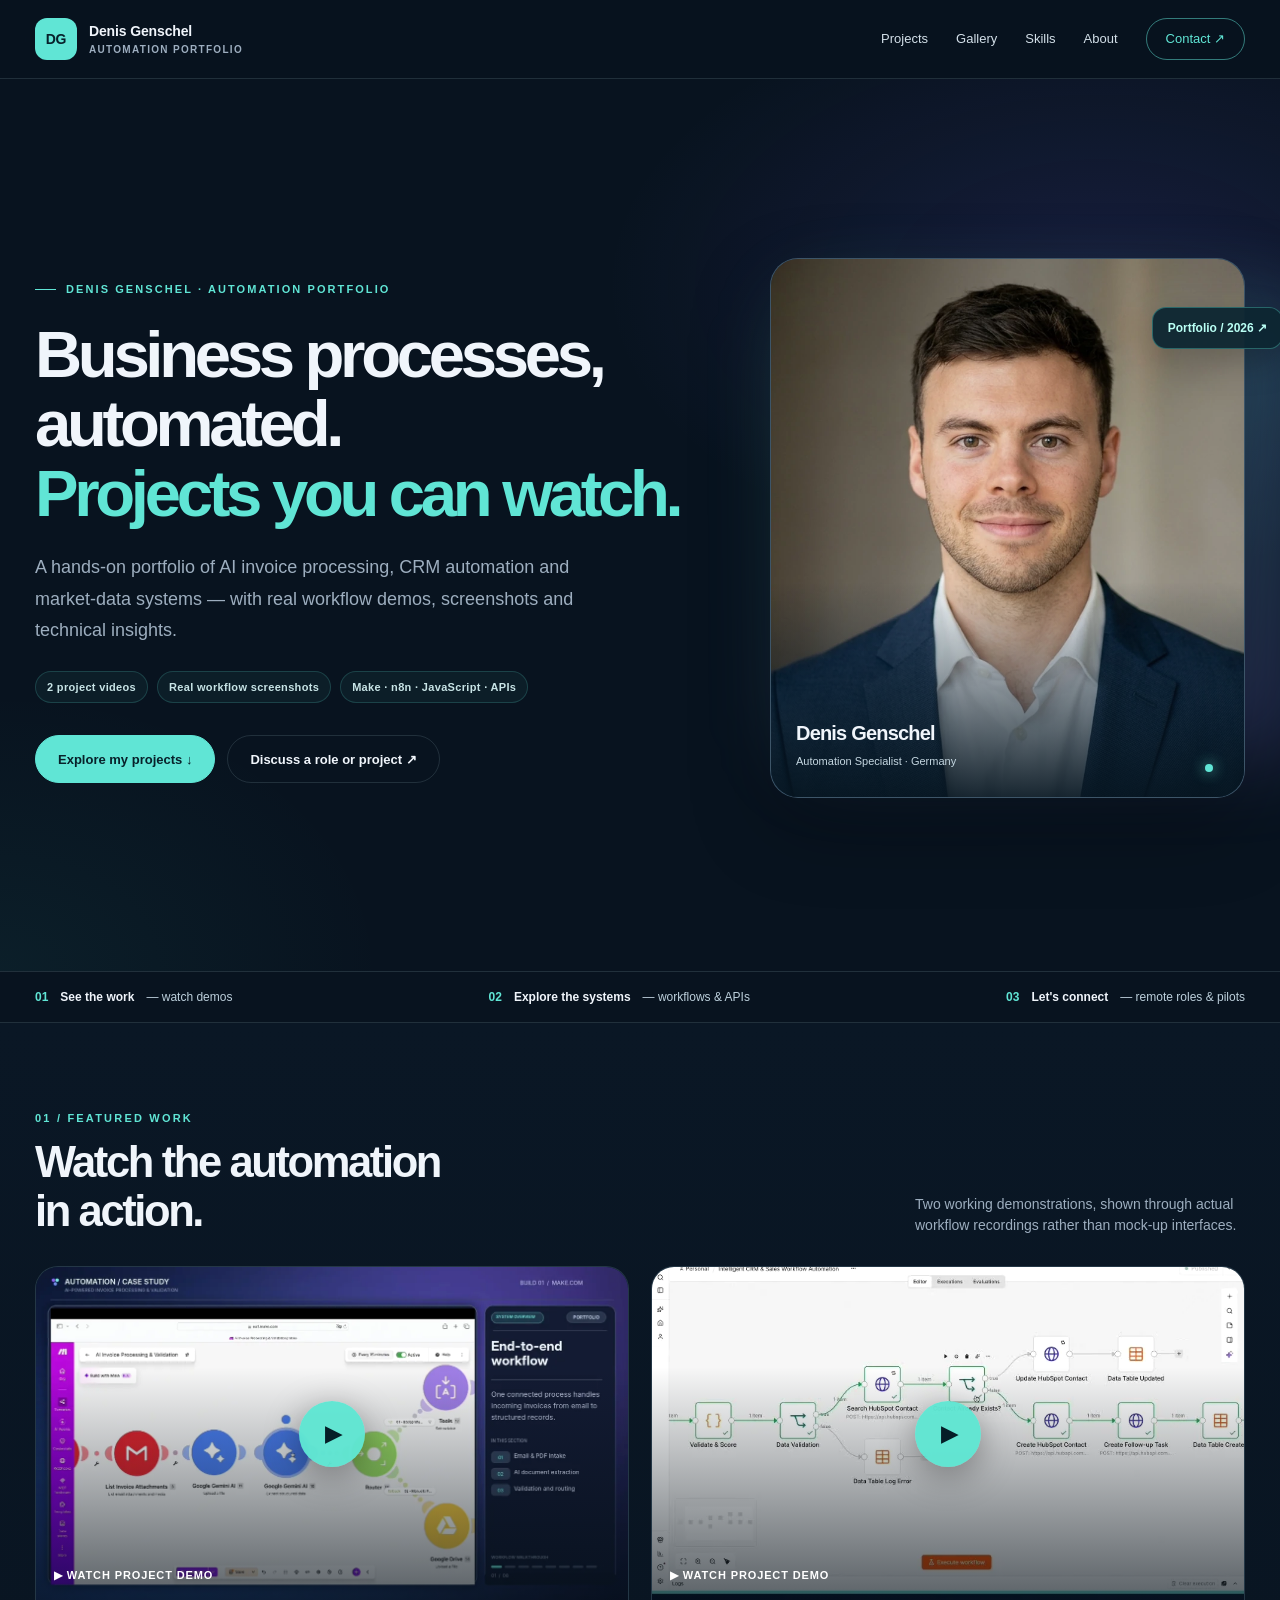
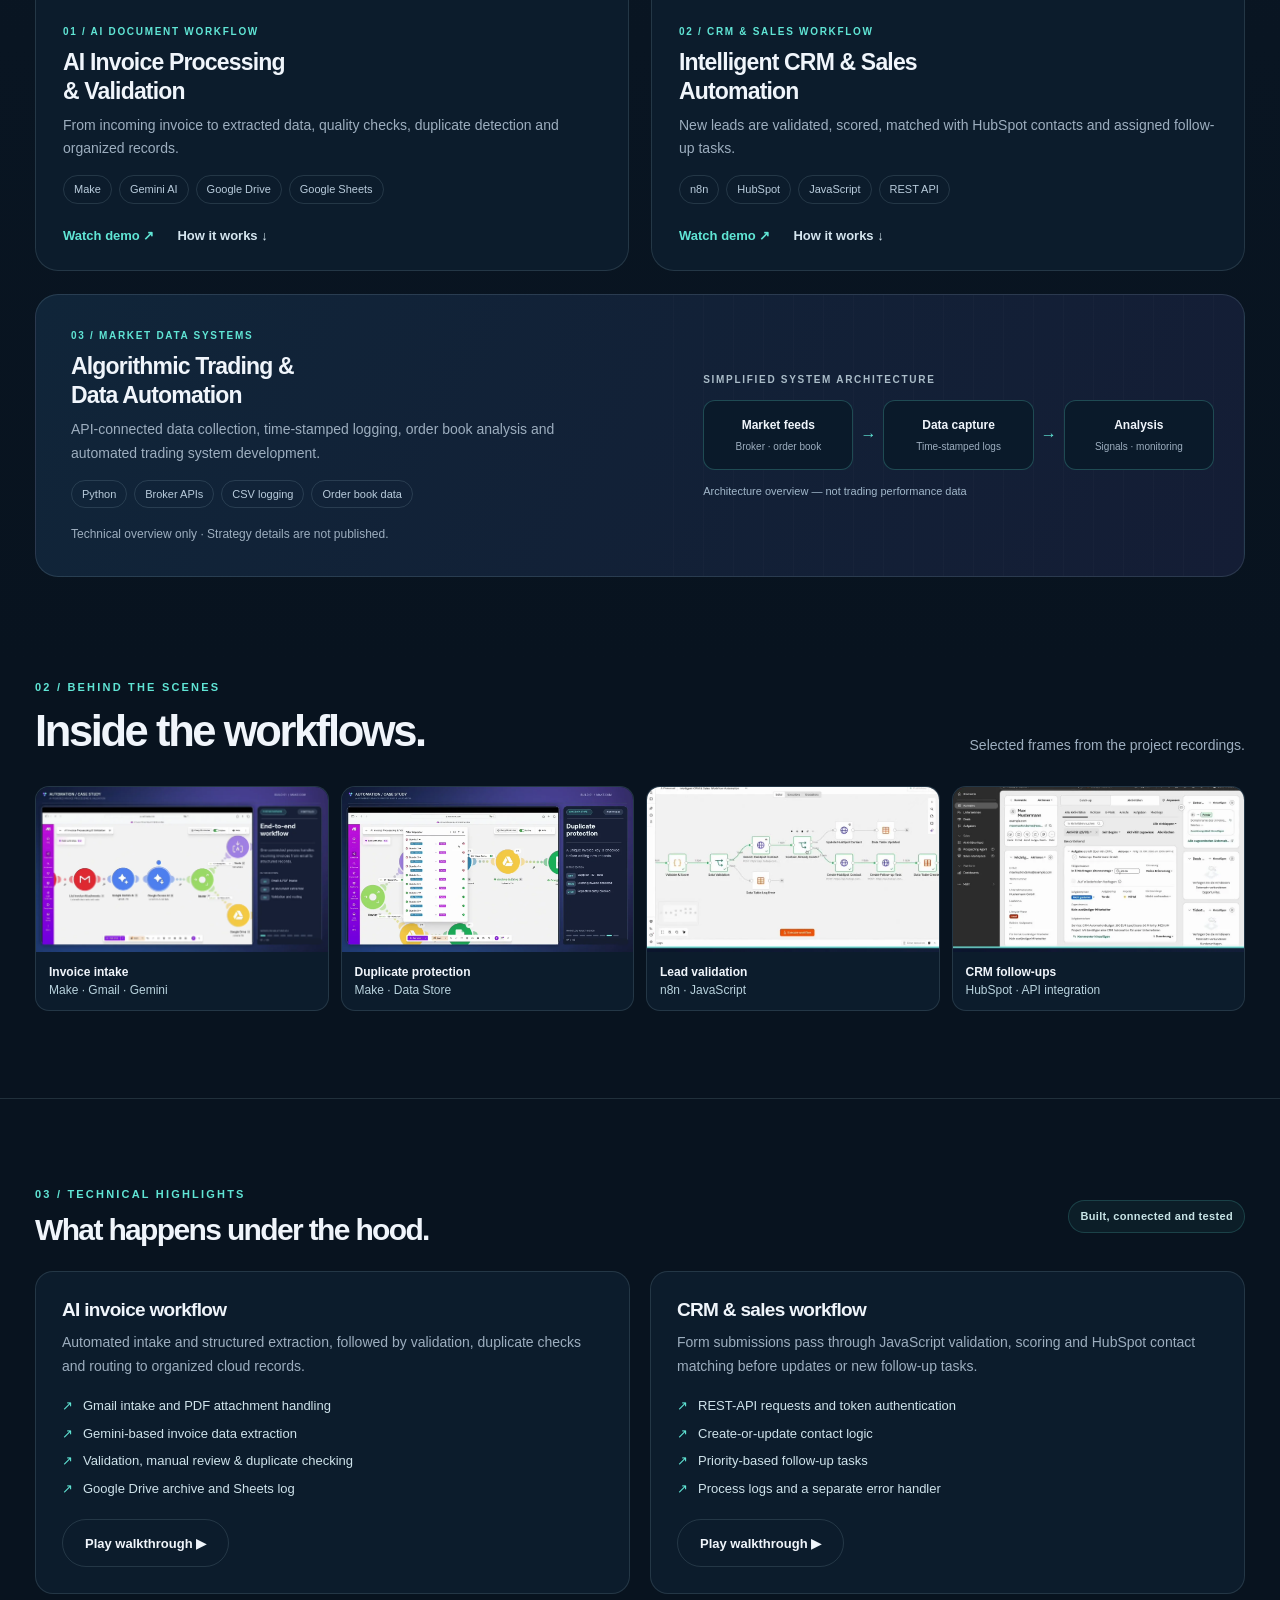
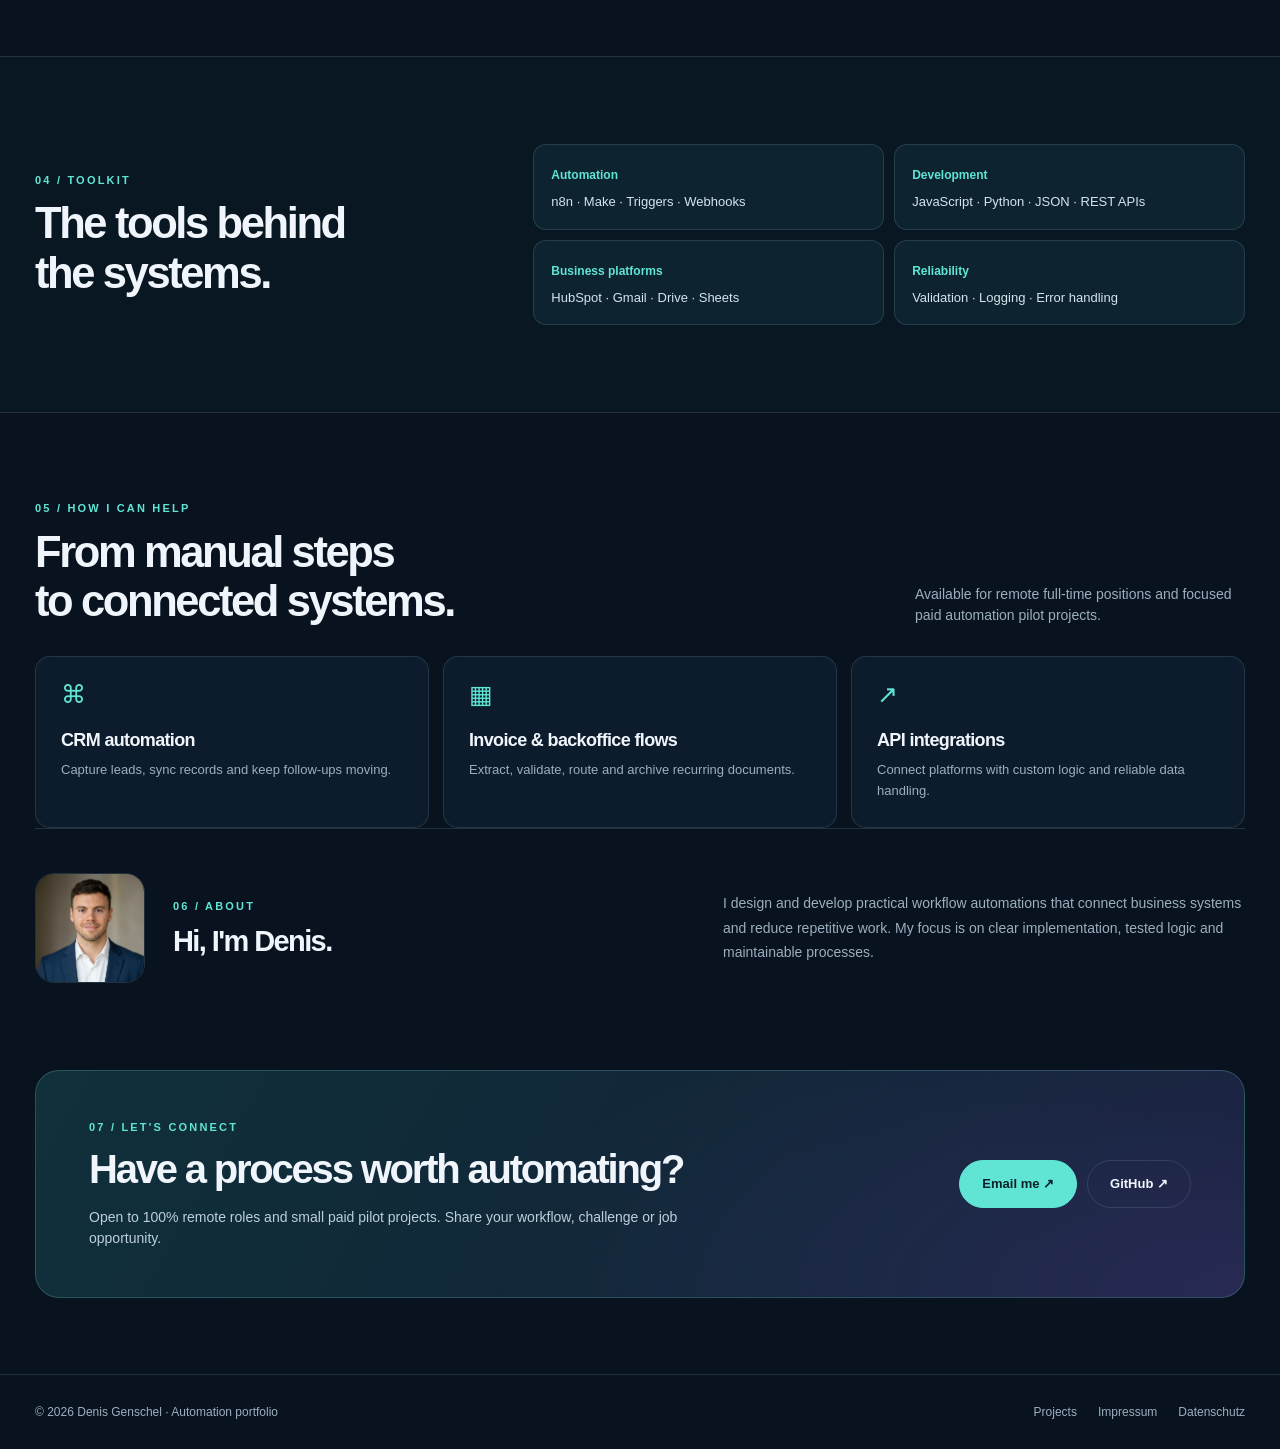
==== index.html @ 2d15f771 "Add files via upload" ====
<!doctype html>
<html lang="en">
<head>
  <meta charset="utf-8">
  <meta name="viewport" content="width=device-width, initial-scale=1">
  <meta name="theme-color" content="#08121e">
  <meta name="description" content="Denis Genschel's automation portfolio: AI invoice processing, n8n & HubSpot CRM workflows, JavaScript, API integrations, and market data automation. Project demos and technical snapshots.">
  <meta property="og:type" content="website">
  <meta property="og:title" content="Denis Genschel — Automation Portfolio">
  <meta property="og:description" content="Real automation projects, demo videos and workflow walkthroughs. Make, n8n, HubSpot, JavaScript & APIs.">
  <meta property="og:image" content="https://genscheldenis-ops.github.io/assets/invoice-cover.webp">
  <link rel="canonical" href="https://genscheldenis-ops.github.io/">
  <title>Denis Genschel — Automation Portfolio</title>
  <style>
    :root { --bg:#08131f; --surface:#0c1c2c; --surface-2:#102338; --surface-3:#122c3a; --text:#f0f5fb; --muted:#9daebf; --accent:#60e5d5; --accent2:#9d8cff; --line:rgba(199,234,247,.13); --shadow:0 28px 80px rgba(0,0,0,.25); --max:1210px; }
    *,*::before,*::after{box-sizing:border-box} html{scroll-behavior:smooth;scroll-padding-top:90px} body{margin:0;background:var(--bg);color:var(--text);font-family:Inter,-apple-system,BlinkMacSystemFont,"Segoe UI",sans-serif;-webkit-font-smoothing:antialiased;line-height:1.5} a{color:inherit;text-decoration:none} button{font:inherit;cursor:pointer} img{max-width:100%;display:block} ::selection{background:var(--accent);color:#071824} :focus-visible{outline:3px solid var(--accent);outline-offset:4px;border-radius:5px} .container{width:min(var(--max),calc(100% - 48px));margin-inline:auto} .skip{position:absolute;left:-9999px;top:10px;padding:12px;background:white;color:black;z-index:100} .skip:focus{left:10px}
    .site-header{position:sticky;top:0;z-index:20;background:rgba(8,19,31,.94);border-bottom:1px solid var(--line);backdrop-filter:blur(22px)} .header-inner{display:flex;align-items:center;justify-content:space-between;min-height:78px;gap:20px} .brand{display:flex;align-items:center;gap:12px;font-weight:750;font-size:14px;letter-spacing:-.01em} .brand-logo{display:grid;place-items:center;background:var(--accent);color:#07202a;width:42px;height:42px;border-radius:12px;font-weight:850} .brand small{display:block;font-size:10px;color:var(--muted);letter-spacing:.13em;text-transform:uppercase;font-weight:650} nav{display:flex;align-items:center;gap:28px} nav a{font-size:13px;color:#d3e0e9} nav a:hover,.footer a:hover{color:var(--accent)} nav .nav-contact{border:1px solid rgba(96,229,213,.5);padding:10px 19px;color:var(--accent);border-radius:999px} .menu-toggle{display:none;background:transparent;border:1px solid var(--line);color:var(--text);padding:9px 12px;border-radius:9px}
    .hero{position:relative;overflow:hidden;background:radial-gradient(750px 440px at 86% 23%,rgba(117,96,243,.14),transparent 66%),radial-gradient(550px 400px at 0% 100%,rgba(64,219,204,.06),transparent 70%)} .hero-grid{display:grid;grid-template-columns:1.16fr .84fr;gap:65px;align-items:center;padding-block:92px 86px} .eyebrow{display:inline-flex;align-items:center;gap:10px;color:var(--accent);font-size:11px;font-weight:800;letter-spacing:.19em;text-transform:uppercase} .eyebrow:before{content:"";display:block;width:21px;height:1px;background:var(--accent)} .hero h1{font-size:clamp(48px,5.1vw,79px);line-height:1.065;font-weight:820;letter-spacing:-.066em;margin:22px 0 24px;max-width:760px} .hero h1 em{font-style:normal;color:var(--accent)} .hero p{max-width:555px;font-size:18px;color:var(--muted);line-height:1.75;margin:0} .hero-keywords{display:flex;flex-wrap:wrap;gap:9px;margin-top:24px} .keyword{font-size:11px;font-weight:650;color:#c8e4e6;letter-spacing:.03em;border:1px solid rgba(96,229,213,.18);background:rgba(96,229,213,.05);padding:7px 11px;border-radius:999px} .actions{display:flex;gap:12px;flex-wrap:wrap;margin-top:32px} .btn{display:inline-flex;justify-content:center;align-items:center;gap:9px;border-radius:999px;min-height:48px;padding:12px 22px;font-weight:750;font-size:13px;border:1px solid var(--line);background:transparent;color:var(--text);transition:transform .2s,background .2s} .btn:hover{transform:translateY(-2px)} .btn.primary{background:var(--accent);border-color:var(--accent);color:#08212a} .btn.secondary:hover{background:rgba(255,255,255,.06)} .hero-portrait-wrap{position:relative;isolation:isolate;max-width:475px;margin-left:auto;width:100%} .hero-portrait-wrap:before{content:"";position:absolute;inset:8% -13% 7% 5%;border-radius:40px;background:linear-gradient(155deg,rgba(91,232,212,.32),rgba(141,113,248,.20));filter:blur(40px);z-index:-1} .hero-portrait{position:relative;overflow:hidden;border:1px solid rgba(195,232,246,.18);border-radius:28px;background:#203548;box-shadow:var(--shadow);aspect-ratio:4/4.55} .hero-portrait img{height:100%;width:100%;object-fit:cover;object-position:50% 45%;filter:saturate(.9)} .hero-portrait:after{content:"";position:absolute;inset:60% 0 0;background:linear-gradient(transparent,rgba(6,21,32,.92))} .portrait-label{position:absolute;left:25px;right:25px;bottom:25px;z-index:1;display:flex;justify-content:space-between;align-items:flex-end;gap:10px} .portrait-label strong{display:block;font-size:20px;letter-spacing:-.04em} .portrait-label small{font-size:11px;color:#c5d7e1} .portrait-label .dot{display:inline-block;width:8px;height:8px;background:var(--accent);border-radius:50%;margin-right:6px;box-shadow:0 0 14px var(--accent)} .floating-note{position:absolute;top:9%;right:-8%;z-index:2;padding:11px 15px;border-radius:14px;background:rgba(13,38,50,.95);border:1px solid rgba(96,229,213,.33);box-shadow:0 12px 35px rgba(0,0,0,.22);font-size:12px;font-weight:750;color:#b9fff4} .hero-under{border-top:1px solid var(--line);border-bottom:1px solid var(--line)} .hero-under .container{display:flex;justify-content:space-between;align-items:center;gap:18px;flex-wrap:wrap;padding-block:16px} .micro{display:flex;align-items:center;gap:12px;color:#bdd0dc;font-size:12px} .micro i{font-style:normal;color:var(--accent);font-weight:800} .micro strong{color:var(--text)}
    section{padding-block:87px} .section-top{display:flex;align-items:end;justify-content:space-between;gap:24px;margin-bottom:30px} .section-kicker{font-size:11px;letter-spacing:.2em;text-transform:uppercase;color:var(--accent);font-weight:800} h2{font-size:clamp(30px,3.4vw,49px);letter-spacing:-.055em;line-height:1.13;margin:11px 0 0;max-width:700px} .section-top p{max-width:330px;color:var(--muted);font-size:14px;margin:0} .projects{background:linear-gradient(180deg,#0a1725,#08131f)} .projects-grid{display:grid;grid-template-columns:repeat(2,minmax(0,1fr));gap:22px} .project-card{background:var(--surface);border:1px solid var(--line);border-radius:23px;overflow:hidden;transition:transform .25s,border-color .25s;min-width:0} .project-card:hover{transform:translateY(-4px);border-color:rgba(96,229,213,.44)} .project-media{position:relative;display:block;aspect-ratio:16/9;overflow:hidden;background:#0e2733;border:0;padding:0;width:100%;color:white;text-align:left} .project-media img{width:100%;height:100%;object-fit:cover;transition:transform .4s;filter:contrast(1.04)} .project-card:hover .project-media img{transform:scale(1.035)} .project-media:after{content:"";position:absolute;inset:30% 0 0;background:linear-gradient(transparent,rgba(3,13,21,.65));pointer-events:none} .play{position:absolute;left:50%;top:50%;transform:translate(-50%,-50%);display:grid;place-items:center;width:66px;height:66px;border-radius:50%;background:rgba(95,231,211,.96);color:#051e27;font-size:23px;z-index:1;box-shadow:0 8px 35px rgba(0,0,0,.35)} .play:before{content:"▶";margin-left:3px} .video-badge{position:absolute;bottom:17px;left:18px;z-index:1;font-size:11px;font-weight:750;letter-spacing:.08em;text-transform:uppercase;color:white} .project-text{padding:24px 27px 25px} .project-num{font-size:10px;color:var(--accent);letter-spacing:.17em;text-transform:uppercase;font-weight:850} h3{font-size:23px;letter-spacing:-.036em;line-height:1.24;margin:9px 0 9px} .project-text p{font-size:14px;color:var(--muted);line-height:1.65;margin:0 0 15px} .tags{display:flex;flex-wrap:wrap;gap:7px} .tags span{font-size:11px;color:#b9ccdc;border:1px solid var(--line);border-radius:999px;padding:5px 10px} .project-links{display:flex;gap:23px;align-items:center;margin-top:22px;font-size:13px;font-weight:750} .project-links button{border:0;background:transparent;color:var(--accent);padding:0;font-weight:750} .project-links a{color:#d5e5ef} .project-links a:hover{color:var(--accent)} .project-foot{font-size:12px;color:var(--muted);margin-top:17px}
    .trading-card{position:relative;display:grid;grid-template-columns:1fr .94fr;gap:30px;margin-top:23px;border:1px solid var(--line);border-radius:23px;overflow:hidden;background:linear-gradient(120deg,#102539,#141d35)} .trading-card .project-text{padding:33px 35px} .trading-diagram{display:flex;flex-direction:column;justify-content:center;gap:13px;padding:30px;background:repeating-linear-gradient(90deg,rgba(255,255,255,.015) 0 1px,transparent 1px 30px)} .diagram-title{font-size:10px;letter-spacing:.17em;color:#abbdc9;text-transform:uppercase;font-weight:850} .diagram-flow{display:grid;grid-template-columns:1fr auto 1fr auto 1fr;align-items:center;gap:7px} .diagram-node{border-radius:12px;padding:15px 8px;background:#0a1a2a;border:1px solid rgba(96,229,213,.24);text-align:center;font-size:12px;font-weight:750} .diagram-node small{display:block;font-size:10px;color:var(--muted);font-weight:450;margin-top:5px} .diagram-arrow{color:var(--accent)} .diagram-footer{font-size:11px;color:#a1b7ca}
    .gallery-section{padding-top:15px} .gallery-grid{display:grid;grid-template-columns:repeat(4,minmax(0,1fr));gap:12px} .gallery-item{position:relative;border-radius:14px;border:1px solid var(--line);overflow:hidden;background:var(--surface);margin:0} .gallery-item img{height:165px;width:100%;object-fit:cover} .gallery-item figcaption{padding:11px 13px;font-size:12px;color:#b8d2dd} .gallery-item figcaption strong{color:var(--text);display:block;font-size:12px} .cases{border-top:1px solid var(--line);padding-bottom:62px} .case-heading{display:flex;align-items:center;justify-content:space-between;gap:20px;flex-wrap:wrap;margin-bottom:24px} .case-heading h2{font-size:30px} .case-grid{display:grid;grid-template-columns:1fr 1fr;gap:20px} .case{background:var(--surface);border:1px solid var(--line);border-radius:18px;padding:26px} .case h3{font-size:19px;margin-top:0} .case p{color:var(--muted);font-size:14px;margin:0 0 18px;line-height:1.7} .case ul{display:grid;gap:8px;padding:0;margin:0;list-style:none;color:#cfe3eb;font-size:13px} .case li:before{content:"↗";color:var(--accent);padding-right:10px} .case .case-btn{margin-top:21px}
    .skills{background:#091723;border-top:1px solid var(--line);border-bottom:1px solid var(--line)} .skills-content{display:grid;grid-template-columns:.63fr 1fr;gap:50px;align-items:center} .skills-grid{display:grid;grid-template-columns:1fr 1fr;gap:10px} .skill-box{background:#0e2330;border:1px solid var(--line);border-radius:13px;padding:17px} .skill-box strong{font-size:12px;color:var(--accent)} .skill-box p{margin:6px 0 0;font-size:13px;color:#d4e4ed} .services-row{display:grid;grid-template-columns:repeat(3,minmax(0,1fr));gap:14px} .service{background:var(--surface);border:1px solid var(--line);border-radius:15px;padding:25px} .service-icon{font-size:25px;color:var(--accent);line-height:1} .service h3{font-size:18px;margin-top:22px} .service p{font-size:13px;color:var(--muted);margin:0;line-height:1.6} .about-row{display:grid;grid-template-columns:110px 1fr 1fr;gap:28px;align-items:center;border-top:1px solid var(--line);padding-top:44px} .about-photo{width:110px;height:110px;object-fit:cover;border-radius:19px;border:1px solid var(--line)} .about-row h2{font-size:29px} .about-row p{color:var(--muted);font-size:14px;line-height:1.75;margin:0}
    .contact-section{padding-top:0;padding-bottom:76px}.contact-card{background:radial-gradient(750px 350px at 100% 100%,rgba(133,92,222,.19),transparent),linear-gradient(120deg,#10303b,#121e34);border:1px solid rgba(119,221,215,.22);border-radius:24px;display:flex;align-items:center;justify-content:space-between;gap:25px;padding:48px 53px}.contact-card h2{margin-top:11px;font-size:40px}.contact-card p{font-size:14px;color:#bdcfdc;max-width:620px;margin:15px 0 0} .contact-actions{display:flex;gap:10px;flex-wrap:wrap}.footer{border-top:1px solid var(--line)} .footer-inner{padding-block:28px;display:flex;justify-content:space-between;gap:16px;flex-wrap:wrap;color:var(--muted);font-size:12px}.footer-links{display:flex;gap:21px;flex-wrap:wrap} .footer-links a:hover{color:var(--accent)}
    dialog.video-dialog{background:#08131f;color:var(--text);border:1px solid rgba(96,229,213,.35);padding:0;width:min(1100px,96vw);max-width:unset;border-radius:18px;box-shadow:0 40px 120px #0009} dialog::backdrop{background:rgba(0,6,12,.82);backdrop-filter:blur(6px)} .dialog-head{display:flex;justify-content:space-between;align-items:center;padding:13px 17px;border-bottom:1px solid var(--line);font-size:13px;font-weight:750}.dialog-close{border:1px solid var(--line);border-radius:50%;background:#152b37;color:white;width:34px;height:34px;font-size:20px}.dialog-body{background:#03080d} .dialog-body video{display:block;width:100%;max-height:75vh;background:#000} .dialog-note{padding:10px 16px;color:var(--muted);font-size:12px}
    @media(max-width:1000px){.hero-grid{gap:35px;grid-template-columns:1fr .84fr}.hero h1{font-size:55px}.floating-note{right:-3%}.gallery-grid{grid-template-columns:1fr 1fr}.gallery-item img{height:200px}} @media(max-width:760px){.container{width:min(100% - 32px,var(--max))}.header-inner{min-height:70px}.menu-toggle{display:block} nav{display:none;position:absolute;top:70px;right:0;left:0;background:#0a1a29;border-bottom:1px solid var(--line);padding:20px 22px;flex-direction:column;align-items:stretch;gap:19px}nav.open{display:flex} .hero-grid{display:flex;flex-direction:column;padding-block:45px 50px;gap:35px;align-items:stretch}.hero h1{font-size:clamp(41px,10.5vw,62px)}.hero p{font-size:16px}.hero-portrait-wrap{max-width:460px;margin:0 auto}.hero-portrait{aspect-ratio:5/4.7}.floating-note{right:0}.hero-under .container{gap:10px}.micro{font-size:11px}section{padding-block:63px}.section-top{display:block}.section-top p{margin-top:17px}.projects-grid,.case-grid,.trading-card,.skills-content{grid-template-columns:1fr}.trading-diagram{padding:26px}.services-row{grid-template-columns:1fr}.about-row{grid-template-columns:85px 1fr;gap:20px}.about-photo{height:85px;width:85px}.about-row p{grid-column:1/-1}.contact-card{padding:30px;display:block}.contact-card h2{font-size:32px}.contact-actions{margin-top:24px}.gallery-item img{height:155px}} @media(max-width:460px){.gallery-grid{grid-template-columns:1fr 1fr;gap:9px}.gallery-item img{height:105px}.gallery-item figcaption{padding:9px;font-size:10px}.gallery-item figcaption strong{font-size:11px}.project-text{padding:20px}.project-text h3{font-size:21px}.diagram-flow{gap:4px}.diagram-node{font-size:10px;padding:13px 5px}.about-row h2{font-size:23px}.contact-card h2{font-size:30px}} @media(prefers-reduced-motion:reduce){html{scroll-behavior:auto}*,*::before,*::after{transition:none!important;animation:none!important}}

    /* Native HTML5 videos load only when a visitor opens a project demo. */
    .dialog-body{min-height:180px;display:block}
    .dialog-body video{display:block;width:100%;height:auto;max-height:75vh;background:#000}
    .video-fallback{margin:0;padding:12px 16px;color:var(--muted);font-size:12px}
    .video-fallback a{color:var(--accent);text-decoration:underline;text-underline-offset:3px}
    .video-error{display:none;padding:10px 16px;color:#ffd0cc;font-size:13px}
    .video-error.visible{display:block}
  </style>
</head>
<body>
  <a class="skip" href="#main">Skip to content</a>
  <header class="site-header">
    <div class="container header-inner">
      <a class="brand" href="#top" aria-label="Denis Genschel portfolio, back to top"><span class="brand-logo">DG</span><span>Denis Genschel<small>Automation portfolio</small></span></a>
      <button class="menu-toggle" type="button" aria-expanded="false" aria-controls="site-nav">Menu ☰</button>
      <nav id="site-nav" aria-label="Main navigation"><a href="#projects">Projects</a><a href="#proof">Gallery</a><a href="#skills">Skills</a><a href="#about">About</a><a class="nav-contact" href="#contact">Contact ↗</a></nav>
    </div>
  </header>
  <main id="main">
    <section id="top" class="hero" aria-labelledby="hero-title">
      <div class="container hero-grid">
        <div>
          <div class="eyebrow">Denis Genschel · Automation portfolio</div>
          <h1 id="hero-title">Business processes, automated.<br><em>Projects you can watch.</em></h1>
          <p>A hands-on portfolio of AI invoice processing, CRM automation and market-data systems — with real workflow demos, screenshots and technical insights.</p>
          <div class="hero-keywords" aria-label="Portfolio contents"><span class="keyword">2 project videos</span><span class="keyword">Real workflow screenshots</span><span class="keyword">Make · n8n · JavaScript · APIs</span></div>
          <div class="actions"><a class="btn primary" href="#projects">Explore my projects ↓</a><a class="btn secondary" href="#contact">Discuss a role or project ↗</a></div>
        </div>
        <div class="hero-portrait-wrap">
          <div class="floating-note">Portfolio / 2026 ↗</div>
          <div class="hero-portrait">
            <img src="assets/portrait.webp" width="900" height="900" alt="Portrait of Denis Genschel" fetchpriority="high">
            <div class="portrait-label"><span><strong>Denis Genschel</strong><small>Automation Specialist · Germany</small></span><span class="dot" aria-hidden="true"></span></div>
          </div>
        </div>
      </div>
    </section>
    <div class="hero-under"><div class="container"><span class="micro"><i>01</i> <strong>See the work</strong> — watch demos</span><span class="micro"><i>02</i> <strong>Explore the systems</strong> — workflows & APIs</span><span class="micro"><i>03</i> <strong>Let's connect</strong> — remote roles & pilots</span></div></div>

    <section class="projects" id="projects" aria-labelledby="project-title">
      <div class="container">
        <div class="section-top"><div><div class="section-kicker">01 / Featured work</div><h2 id="project-title">Watch the automation<br>in action.</h2></div><p>Two working demonstrations, shown through actual workflow recordings rather than mock-up interfaces.</p></div>
        <div class="projects-grid">
          <article class="project-card">
            <button type="button" class="project-media video-open" data-video="assets/invoice-demo.mp4" data-title="AI Invoice Processing & Validation" aria-label="Play invoice processing project video"><img src="assets/invoice-cover.webp" alt="Make invoice automation workflow with Google Gemini and validation branches" width="1200" height="675" loading="lazy"><span class="play" aria-hidden="true"></span><span class="video-badge">▶ Watch project demo</span></button>
            <div class="project-text"><div class="project-num">01 / AI document workflow</div><h3>AI Invoice Processing<br>& Validation</h3><p>From incoming invoice to extracted data, quality checks, duplicate detection and organized records.</p><div class="tags"><span>Make</span><span>Gemini AI</span><span>Google Drive</span><span>Google Sheets</span></div><div class="project-links"><button type="button" class="video-open" data-video="assets/invoice-demo.mp4" data-title="AI Invoice Processing & Validation">Watch demo ↗</button><a href="#case-invoice">How it works ↓</a></div></div>
          </article>
          <article class="project-card">
            <button type="button" class="project-media video-open" data-video="https://pub-75876f06dc7c417a906c024fb928b8fb.r2.dev/crm-demo.mp4" data-title="Intelligent CRM & Sales Automation" aria-label="Play HubSpot CRM automation project video"><img src="assets/crm-cover.webp" alt="n8n workflow showing lead validation, branching and HubSpot integrations" width="1200" height="928" loading="lazy"><span class="play" aria-hidden="true"></span><span class="video-badge">▶ Watch project demo</span></button>
            <div class="project-text"><div class="project-num">02 / CRM & sales workflow</div><h3>Intelligent CRM & Sales<br>Automation</h3><p>New leads are validated, scored, matched with HubSpot contacts and assigned follow-up tasks.</p><div class="tags"><span>n8n</span><span>HubSpot</span><span>JavaScript</span><span>REST API</span></div><div class="project-links"><button type="button" class="video-open" data-video="https://pub-75876f06dc7c417a906c024fb928b8fb.r2.dev/crm-demo.mp4" data-title="Intelligent CRM & Sales Automation">Watch demo ↗</button><a href="#case-crm">How it works ↓</a></div></div>
          </article>
        </div>
        <article class="trading-card" id="trading">
          <div class="project-text"><div class="project-num">03 / Market data systems</div><h3>Algorithmic Trading &<br>Data Automation</h3><p>API-connected data collection, time-stamped logging, order book analysis and automated trading system development.</p><div class="tags"><span>Python</span><span>Broker APIs</span><span>CSV logging</span><span>Order book data</span></div><div class="project-foot">Technical overview only · Strategy details are not published.</div></div>
          <div class="trading-diagram" role="img" aria-label="Illustrative system architecture: market feeds to timestamped logs to analysis and monitoring"><div class="diagram-title">Simplified system architecture</div><div class="diagram-flow"><div class="diagram-node">Market feeds<small>Broker · order book</small></div><span class="diagram-arrow">→</span><div class="diagram-node">Data capture<small>Time-stamped logs</small></div><span class="diagram-arrow">→</span><div class="diagram-node">Analysis<small>Signals · monitoring</small></div></div><div class="diagram-footer">Architecture overview — not trading performance data</div></div>
        </article>
      </div>
    </section>

    <section id="proof" class="gallery-section" aria-labelledby="gallery-title"><div class="container"><div class="section-top"><div><div class="section-kicker">02 / Behind the scenes</div><h2 id="gallery-title">Inside the workflows.</h2></div><p>Selected frames from the project recordings.</p></div><div class="gallery-grid">
      <figure class="gallery-item"><img src="assets/invoice-cover.webp" alt="Make automation workflow overview" loading="lazy"><figcaption><strong>Invoice intake</strong>Make · Gmail · Gemini</figcaption></figure>
      <figure class="gallery-item"><img src="assets/invoice-detail.webp" alt="Make workflow branching and duplicate detection" loading="lazy"><figcaption><strong>Duplicate protection</strong>Make · Data Store</figcaption></figure>
      <figure class="gallery-item"><img src="assets/crm-cover.webp" alt="n8n lead validation workflow with branching" loading="lazy"><figcaption><strong>Lead validation</strong>n8n · JavaScript</figcaption></figure>
      <figure class="gallery-item"><img src="assets/crm-detail.webp" alt="HubSpot CRM page showing task and lead management" loading="lazy"><figcaption><strong>CRM follow-ups</strong>HubSpot · API integration</figcaption></figure>
    </div></div></section>

    <section id="details" class="cases" aria-labelledby="details-title"><div class="container"><div class="case-heading"><div><div class="section-kicker">03 / Technical highlights</div><h2 id="details-title">What happens under the hood.</h2></div><span class="keyword">Built, connected and tested</span></div><div class="case-grid">
      <div class="case" id="case-invoice"><h3>AI invoice workflow</h3><p>Automated intake and structured extraction, followed by validation, duplicate checks and routing to organized cloud records.</p><ul><li>Gmail intake and PDF attachment handling</li><li>Gemini-based invoice data extraction</li><li>Validation, manual review & duplicate checking</li><li>Google Drive archive and Sheets log</li></ul><button class="btn secondary case-btn video-open" type="button" data-video="assets/invoice-demo.mp4" data-title="AI Invoice Processing & Validation">Play walkthrough ▶</button></div>
      <div class="case" id="case-crm"><h3>CRM & sales workflow</h3><p>Form submissions pass through JavaScript validation, scoring and HubSpot contact matching before updates or new follow-up tasks.</p><ul><li>REST-API requests and token authentication</li><li>Create-or-update contact logic</li><li>Priority-based follow-up tasks</li><li>Process logs and a separate error handler</li></ul><button class="btn secondary case-btn video-open" type="button" data-video="https://pub-75876f06dc7c417a906c024fb928b8fb.r2.dev/crm-demo.mp4" data-title="Intelligent CRM & Sales Automation">Play walkthrough ▶</button></div>
    </div></div></section>

    <section id="skills" class="skills" aria-labelledby="skills-title"><div class="container skills-content"><div><div class="section-kicker">04 / Toolkit</div><h2 id="skills-title">The tools behind<br>the systems.</h2></div><div class="skills-grid"><div class="skill-box"><strong>Automation</strong><p>n8n · Make · Triggers · Webhooks</p></div><div class="skill-box"><strong>Development</strong><p>JavaScript · Python · JSON · REST APIs</p></div><div class="skill-box"><strong>Business platforms</strong><p>HubSpot · Gmail · Drive · Sheets</p></div><div class="skill-box"><strong>Reliability</strong><p>Validation · Logging · Error handling</p></div></div></div></section>

    <section id="services" aria-labelledby="services-title"><div class="container"><div class="section-top"><div><div class="section-kicker">05 / How I can help</div><h2 id="services-title">From manual steps<br>to connected systems.</h2></div><p>Available for remote full-time positions and focused paid automation pilot projects.</p></div><div class="services-row"><div class="service"><div class="service-icon">⌘</div><h3>CRM automation</h3><p>Capture leads, sync records and keep follow-ups moving.</p></div><div class="service"><div class="service-icon">▦</div><h3>Invoice & backoffice flows</h3><p>Extract, validate, route and archive recurring documents.</p></div><div class="service"><div class="service-icon">↗</div><h3>API integrations</h3><p>Connect platforms with custom logic and reliable data handling.</p></div></div>
      <div class="about-row" id="about"><img class="about-photo" src="assets/portrait.webp" alt="Denis Genschel" loading="lazy"><div><div class="section-kicker">06 / About</div><h2>Hi, I'm Denis.</h2></div><p>I design and develop practical workflow automations that connect business systems and reduce repetitive work. My focus is on clear implementation, tested logic and maintainable processes.</p></div>
    </div></section>

    <section id="contact" class="contact-section" aria-labelledby="contact-title"><div class="container"><div class="contact-card"><div><div class="section-kicker">07 / Let's connect</div><h2 id="contact-title">Have a process worth automating?</h2><p>Open to 100% remote roles and small paid pilot projects. Share your workflow, challenge or job opportunity.</p></div><div class="contact-actions"><a class="btn primary" href="mailto:genschel.denis@gmail.com?subject=Automation%20Portfolio%20Enquiry">Email me ↗</a><a class="btn secondary" href="https://github.com/genscheldenis-ops" target="_blank" rel="noopener noreferrer">GitHub ↗</a></div></div></div></section>
  </main>
  <footer class="footer"><div class="container footer-inner"><span>© <span id="year">2026</span> Denis Genschel · Automation portfolio</span><div class="footer-links"><a href="#projects">Projects</a><a href="imprint.html">Impressum</a><a href="privacy.html">Datenschutz</a></div></div></footer>

  <dialog id="videoDialog" class="video-dialog" aria-labelledby="dialogTitle"><div class="dialog-head"><span id="dialogTitle">Project walkthrough</span><button class="dialog-close" type="button" aria-label="Close video">×</button></div><div class="dialog-body" id="videoMount"></div><div class="dialog-note">Original project recording · Press Esc to close</div></dialog>
  <script>
    document.getElementById('year').textContent = new Date().getFullYear();
    const menuBtn = document.querySelector('.menu-toggle');
    const nav = document.getElementById('site-nav');
    menuBtn.addEventListener('click', () => { const open = nav.classList.toggle('open'); menuBtn.setAttribute('aria-expanded', String(open)); });
    nav.querySelectorAll('a').forEach(a => a.addEventListener('click', () => { nav.classList.remove('open'); menuBtn.setAttribute('aria-expanded','false'); }));
    const dialog = document.getElementById('videoDialog');
    const mount = document.getElementById('videoMount');
    // The video sources are only requested after the visitor opens the corresponding demo.
    const videoSources = new Set([
      'assets/invoice-demo.mp4',
      'https://pub-75876f06dc7c417a906c024fb928b8fb.r2.dev/crm-demo.mp4'
    ]);

    document.querySelectorAll('.video-open').forEach(btn => btn.addEventListener('click', () => {
      const src = btn.dataset.video;
      if (!videoSources.has(src)) return;

      const title = btn.dataset.title || 'Project walkthrough';
      document.getElementById('dialogTitle').textContent = title;
      mount.replaceChildren();

      // Fallback for older browsers that do not support <dialog>.
      if (typeof dialog.showModal !== 'function') {
        window.open(src, '_blank', 'noopener,noreferrer');
        return;
      }

      const video = document.createElement('video');
      video.controls = true;
      video.playsInline = true;
      video.preload = 'metadata';
      video.poster = src === 'assets/invoice-demo.mp4'
        ? 'assets/invoice-cover.webp'
        : 'assets/crm-cover.webp';
      video.setAttribute('aria-label', title);
      const source = document.createElement('source');
      source.src = src;
      source.type = 'video/mp4';
      video.appendChild(source);

      const errorNote = document.createElement('p');
      errorNote.className = 'video-error';
      errorNote.textContent = 'The video could not be played in this browser. Check the MP4 codec or open the source file below.';
      video.addEventListener('error', () => errorNote.classList.add('visible'));
      source.addEventListener('error', () => errorNote.classList.add('visible'));

      const fallback = document.createElement('p');
      fallback.className = 'video-fallback';
      fallback.append('If playback fails, ');
      const direct = document.createElement('a');
      direct.href = src;
      direct.target = '_blank';
      direct.rel = 'noopener noreferrer';
      direct.textContent = 'open the original video ↗';
      fallback.appendChild(direct);

      mount.append(video, errorNote, fallback);
      dialog.showModal();
      video.play().catch(() => { /* Browser may require a click on Play. */ });
    }));

    function closeDialog() {
      const video = mount.querySelector('video');
      if (video) {
        video.pause();
        video.removeAttribute('src');
        video.querySelectorAll('source').forEach(source => source.removeAttribute('src'));
        video.load();
      }
      mount.replaceChildren();
      if (dialog.open) dialog.close();
    }
    dialog.querySelector('.dialog-close').addEventListener('click', closeDialog);
    dialog.addEventListener('click', e => { if (e.target === dialog) closeDialog(); });
    dialog.addEventListener('close', () => mount.replaceChildren());
    dialog.addEventListener('cancel', () => {
      const video = mount.querySelector('video');
      if (video) video.pause();
      mount.replaceChildren();
    });
  </script>
</body>
</html>
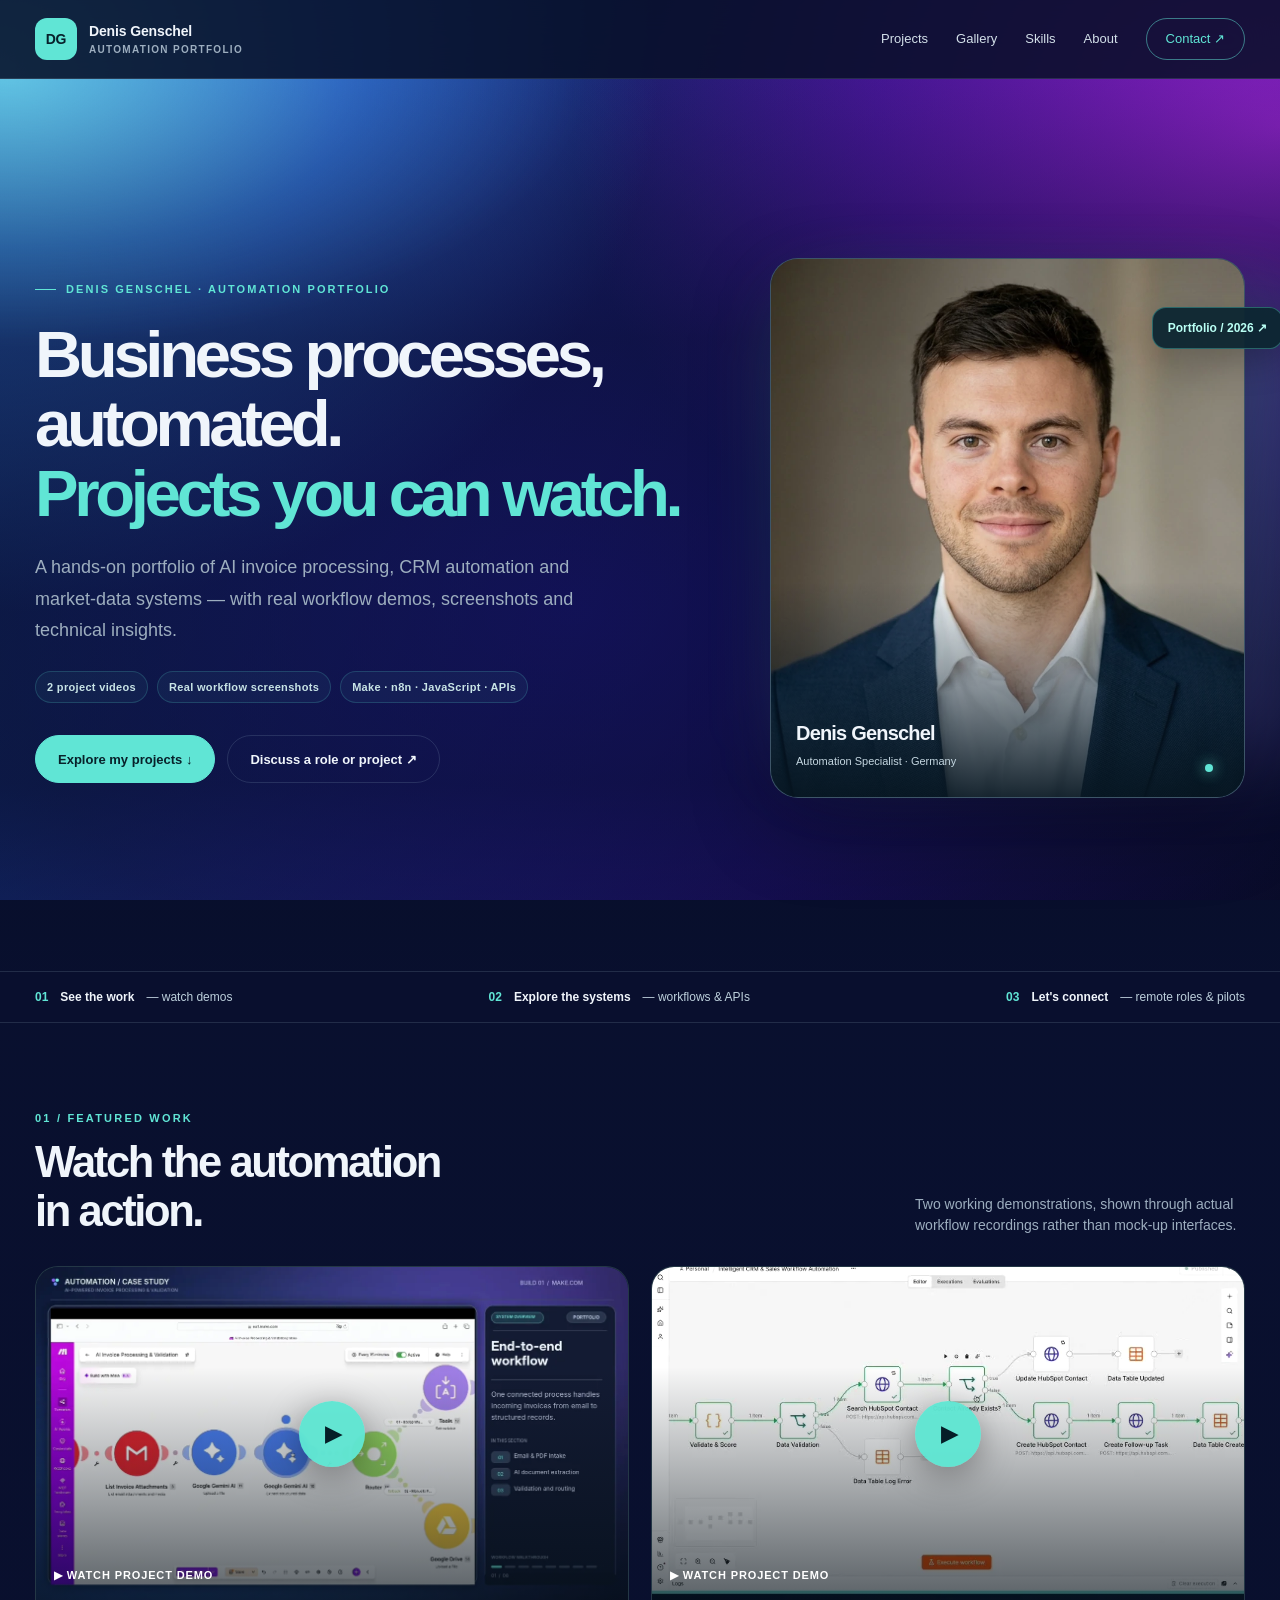
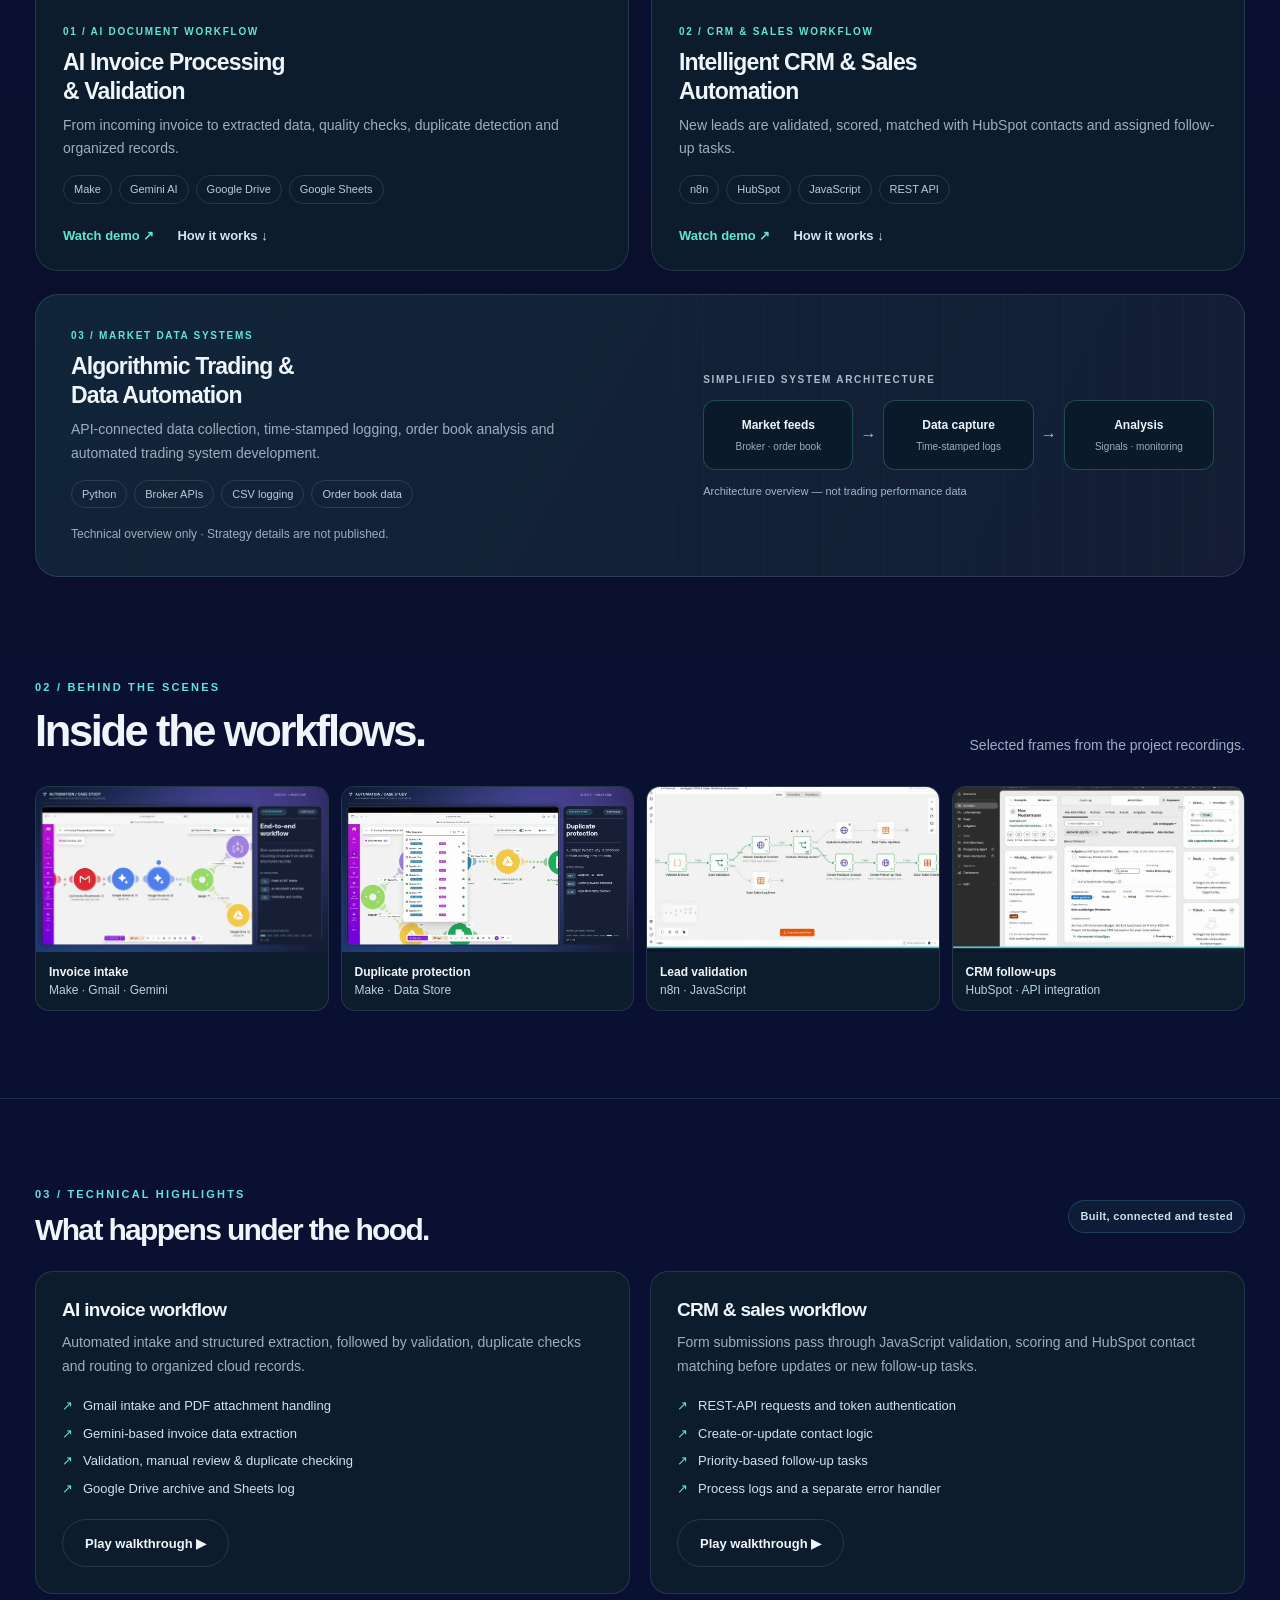
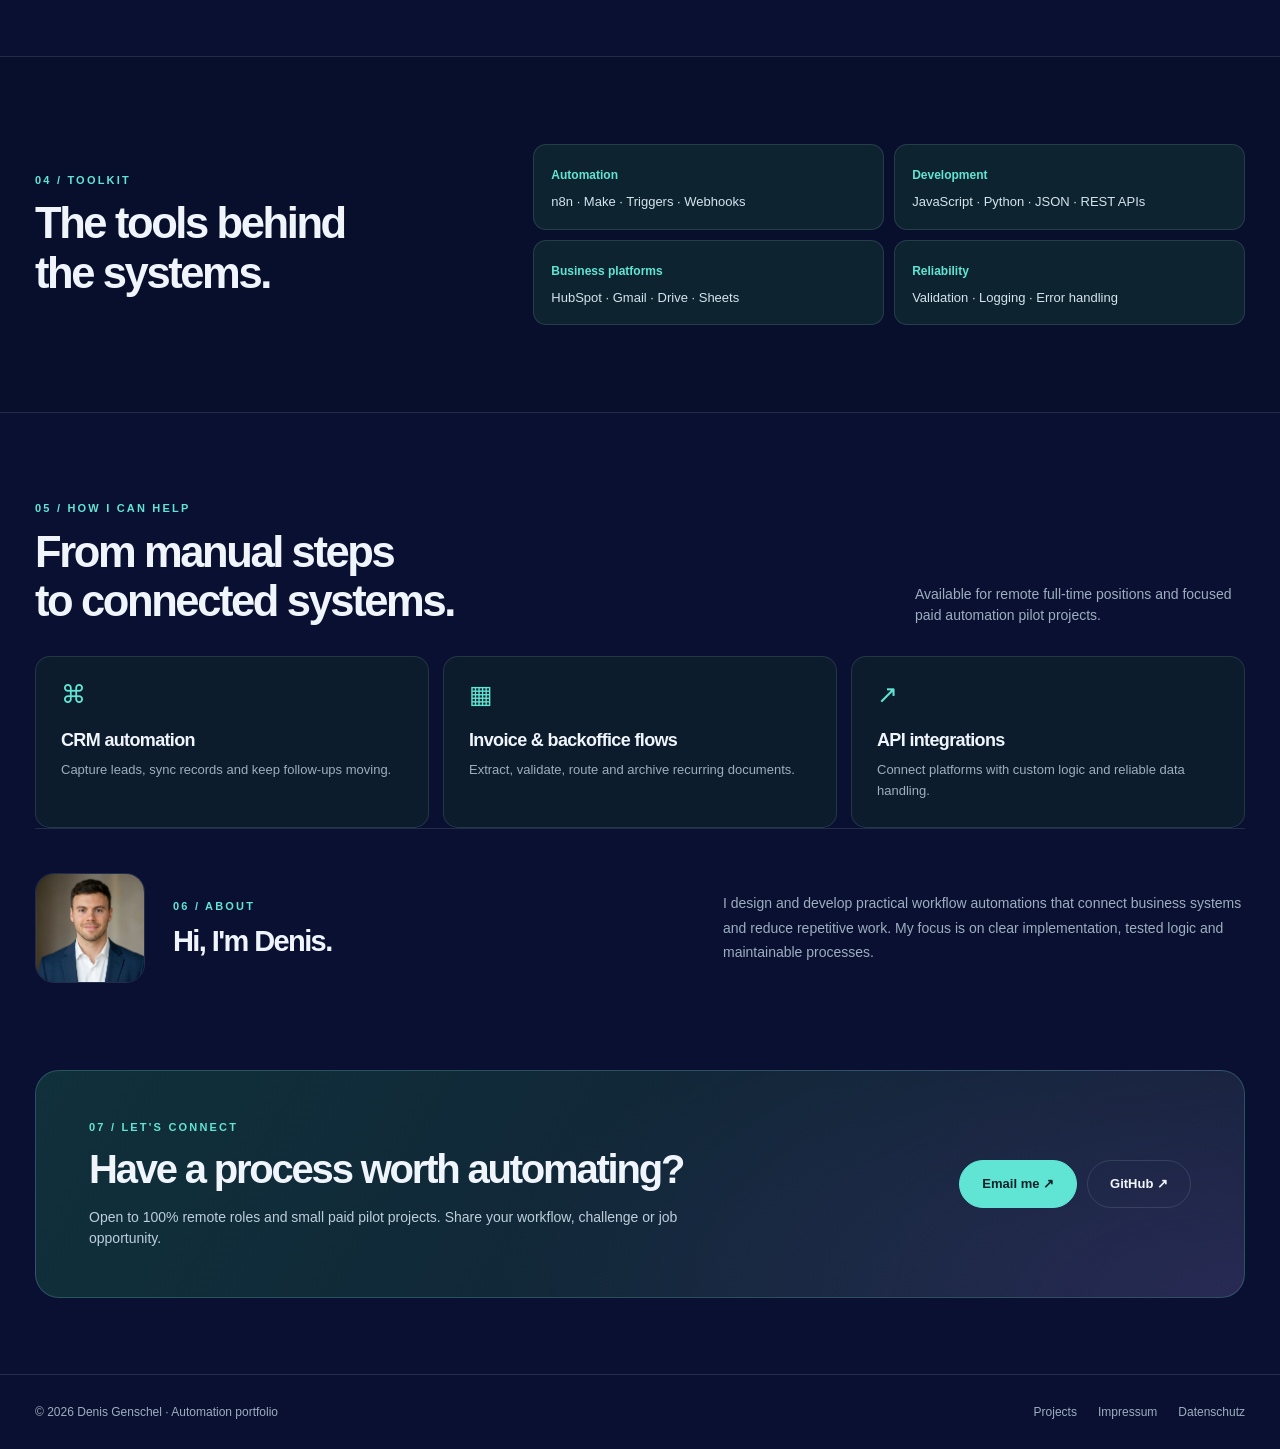
==== commit 4a23bc8e: "Update index.html" ====
--- a/index.html
+++ b/index.html
@@ -31,6 +31,36 @@
     .video-fallback a{color:var(--accent);text-decoration:underline;text-underline-offset:3px}
     .video-error{display:none;padding:10px 16px;color:#ffd0cc;font-size:13px}
     .video-error.visible{display:block}
+
+    /* Portfolio background — light blue / deep blue / violet, inspired by the supplied reference.
+       All videos, project images and interactive elements are unchanged. */
+    body {
+      background-color: #0a1031;
+      background-image:
+        radial-gradient(ellipse 66% 77% at 0% 8%, rgba(99, 219, 255, .85) 0%, rgba(61, 132, 252, .62) 40%, transparent 78%),
+        radial-gradient(ellipse 70% 76% at 100% 14%, rgba(176, 40, 238, .85) 0%, rgba(107, 24, 199, .65) 45%, transparent 79%),
+        radial-gradient(ellipse 78% 77% at 45% 68%, rgba(48, 23, 206, .56) 0%, rgba(34, 21, 108, .28) 58%, transparent 86%),
+        linear-gradient(115deg, #103f83 0%, #172773 37%, #1b0c57 69%, #0b0a29 100%);
+      background-repeat: no-repeat;
+      background-attachment: fixed;
+      background-size: cover;
+    }
+    /* Preserve contrast over the brighter parts of the gradient. */
+    .hero {
+      background:
+        radial-gradient(ellipse 52% 35% at 1% 0%, rgba(126, 232, 255, .43) 0%, rgba(64, 159, 252, .20) 54%, transparent 86%),
+        linear-gradient(180deg, rgba(5, 13, 37, .15) 0%, rgba(5, 13, 37, .60) 29%, rgba(5, 13, 37, .61) 79%, rgba(5, 13, 37, .27) 100%);
+    }
+    .projects {
+      background: linear-gradient(180deg, rgba(7, 16, 42, .32), rgba(8, 14, 39, .38));
+    }
+    .skills { background: rgba(7, 16, 39, .48); }
+    .hero-under { background: rgba(7, 15, 39, .31); }
+    .site-header { background: rgba(8, 16, 38, .87); }
+    @media (max-width: 760px) {
+      body { background-attachment: scroll; }
+      .hero { background: linear-gradient(180deg, rgba(5, 13, 37, .62), rgba(5, 13, 37, .19)); }
+    }
   </style>
 </head>
 <body>
@@ -189,4 +219,4 @@
     });
   </script>
 </body>
-</html>+</html>
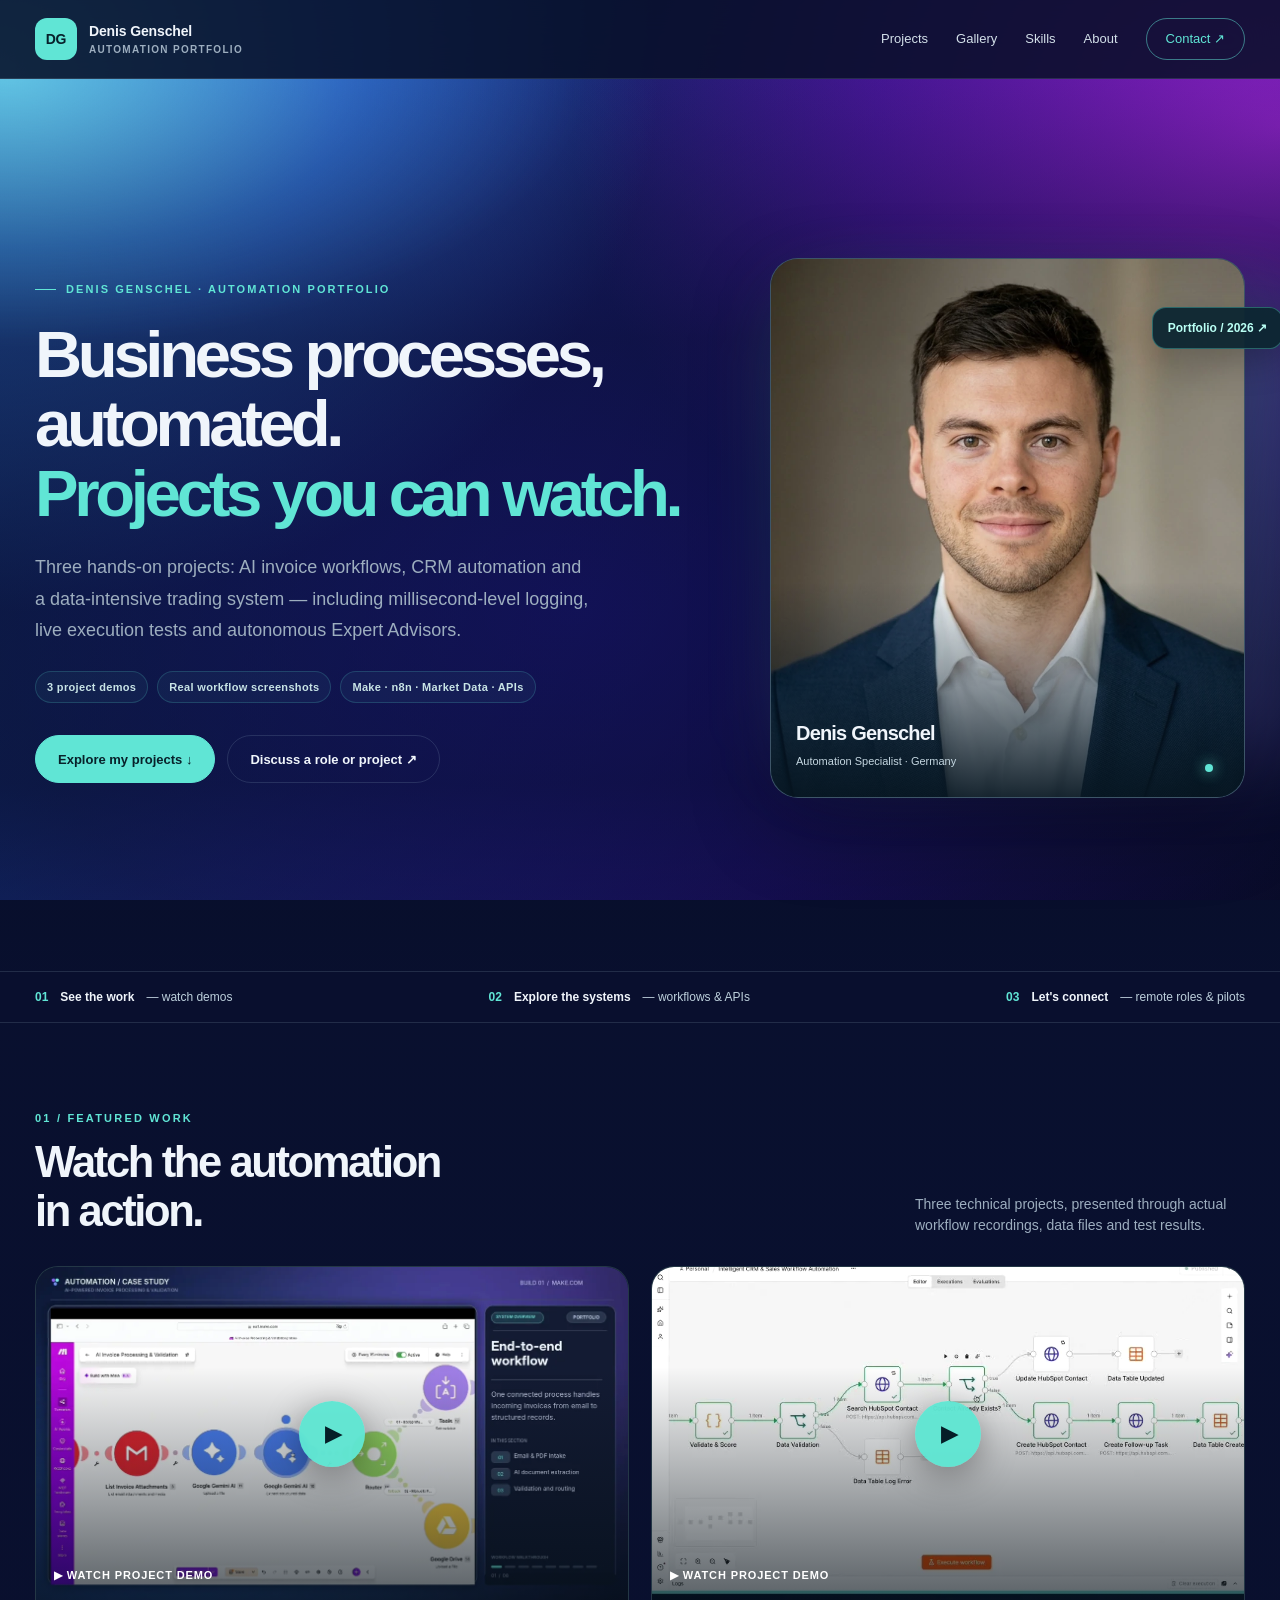
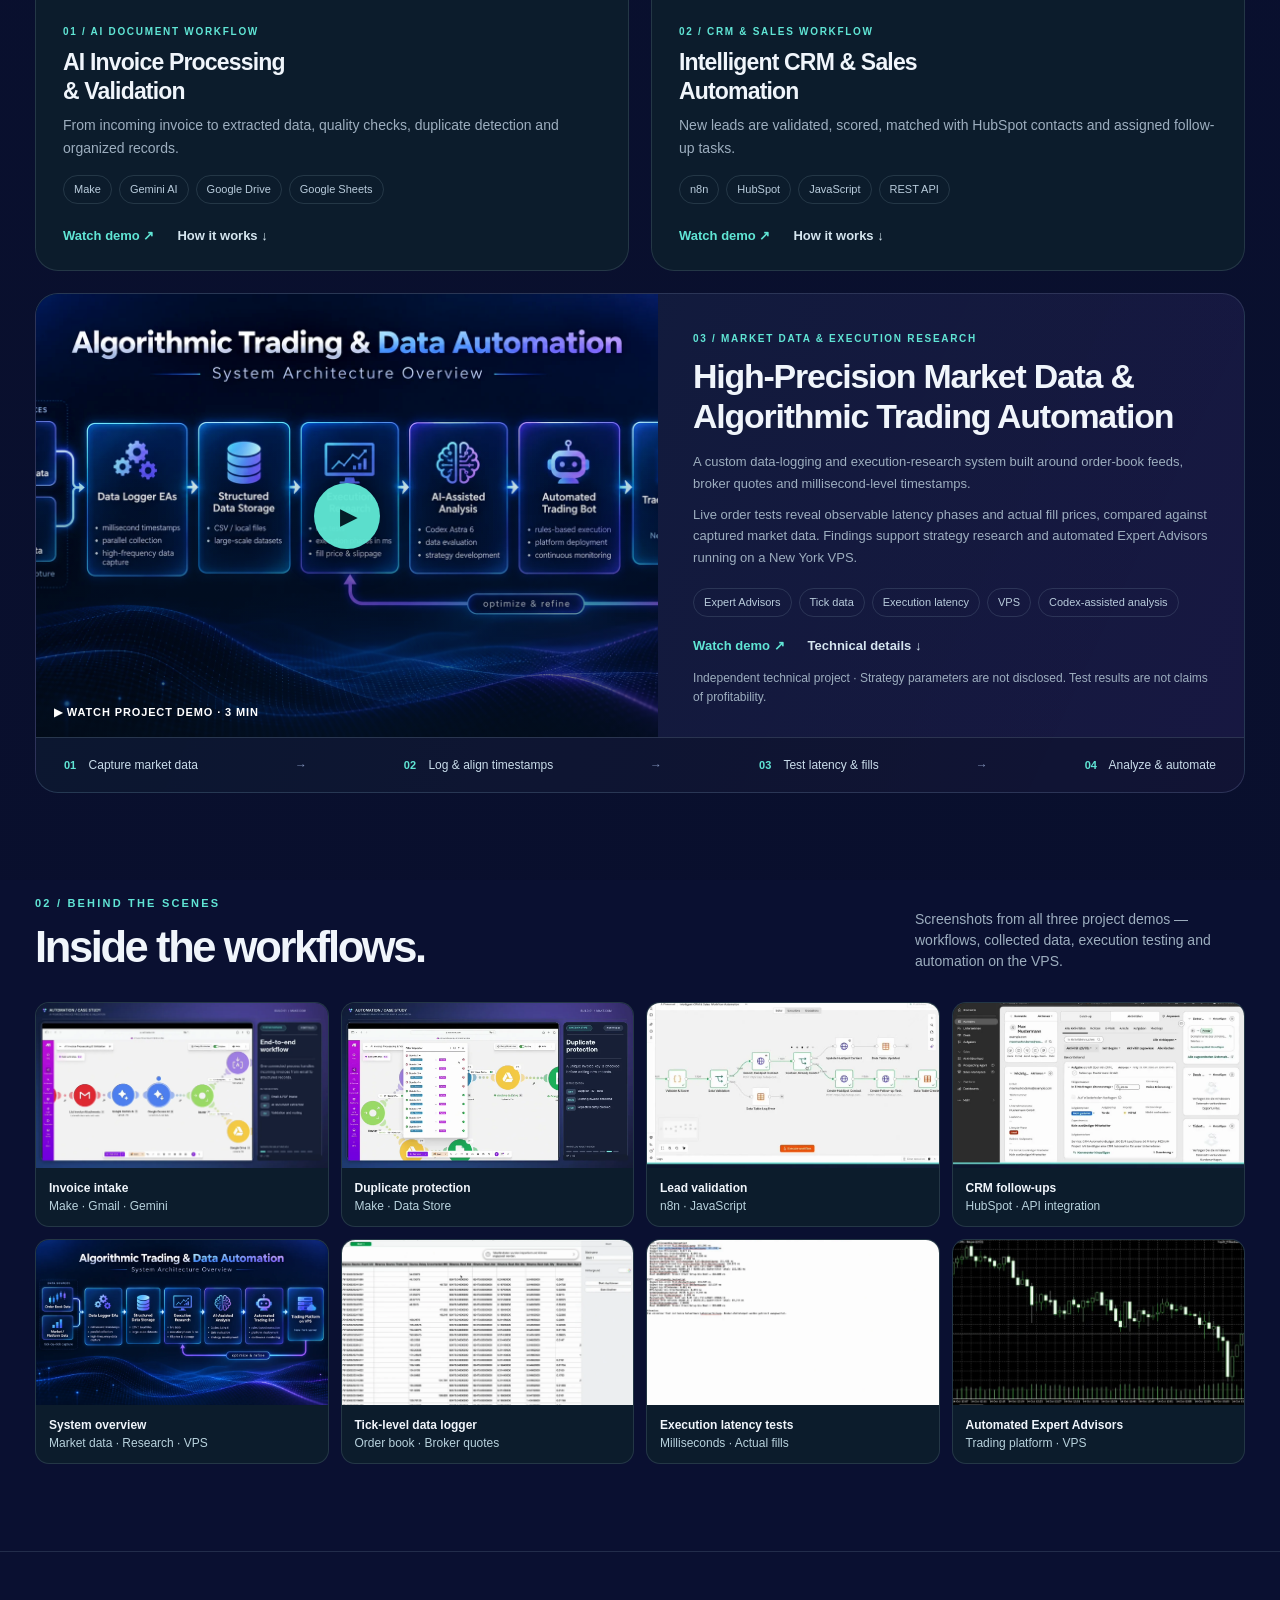
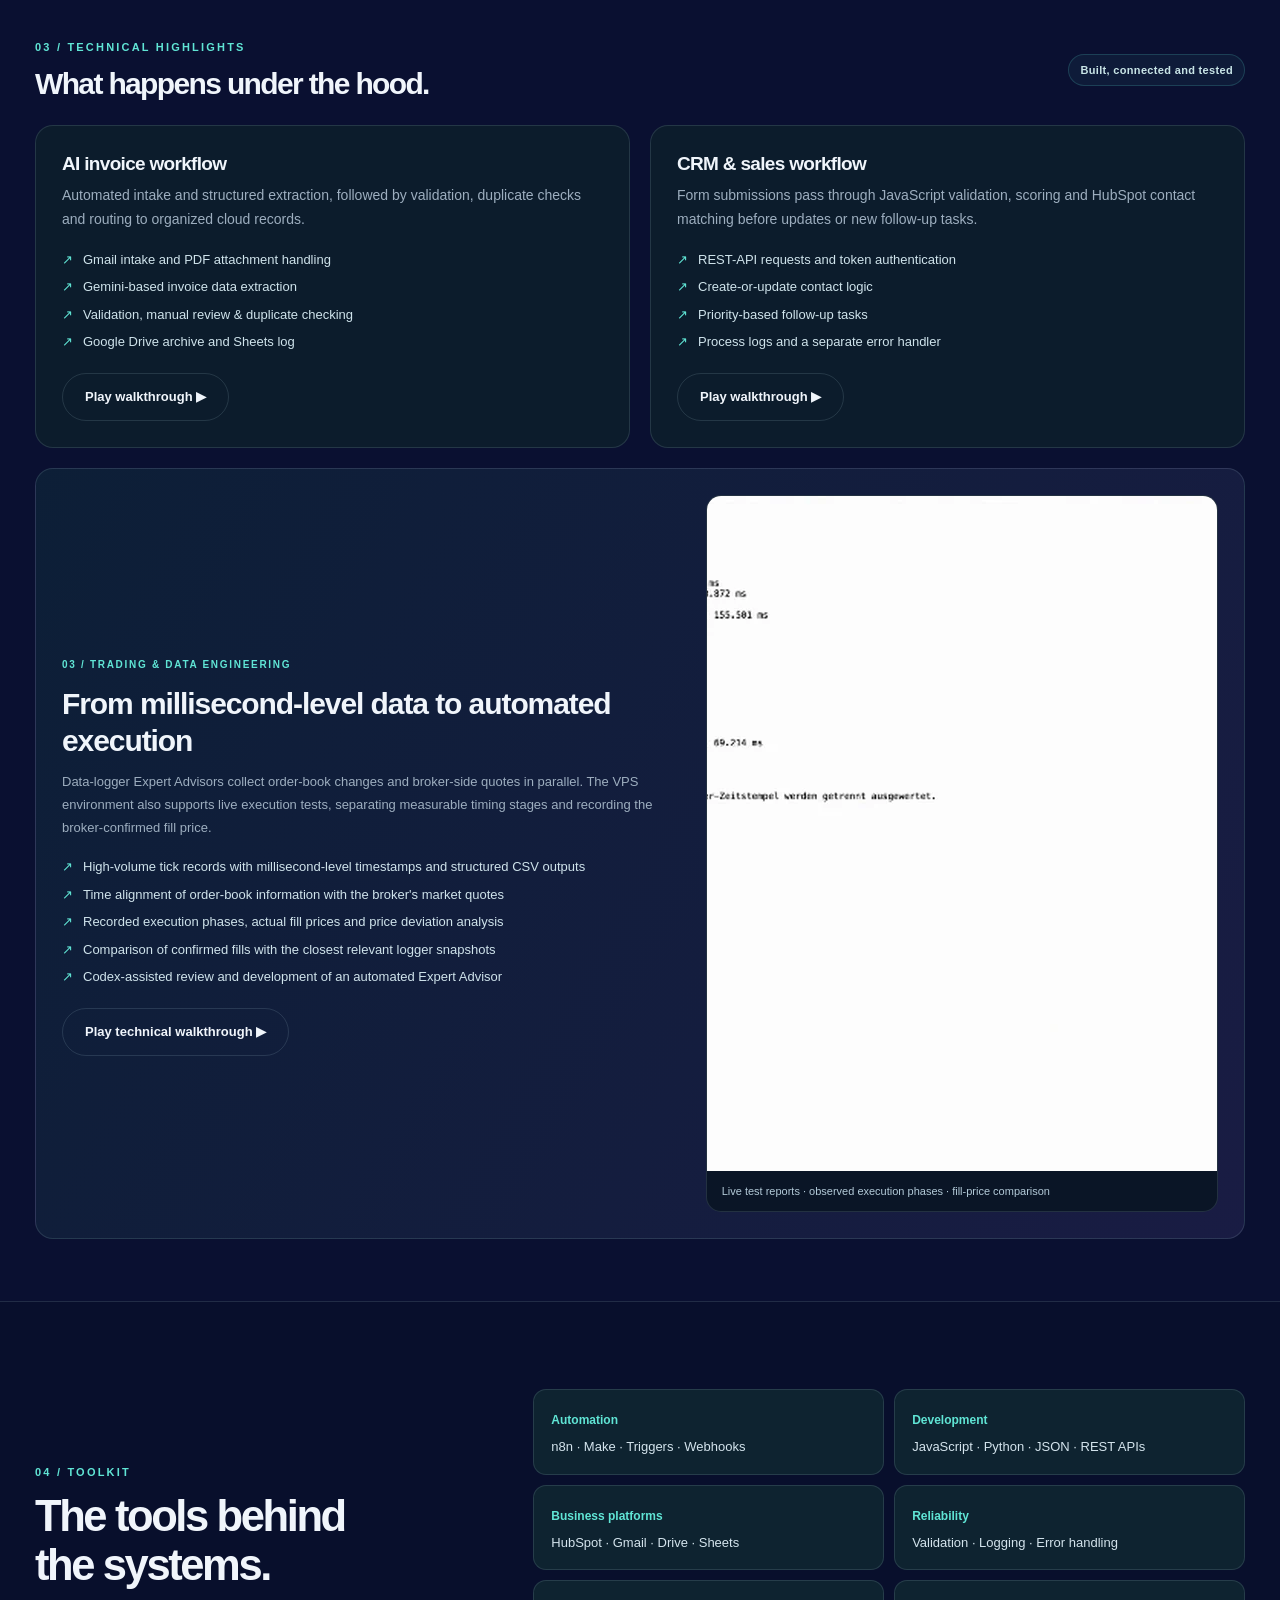
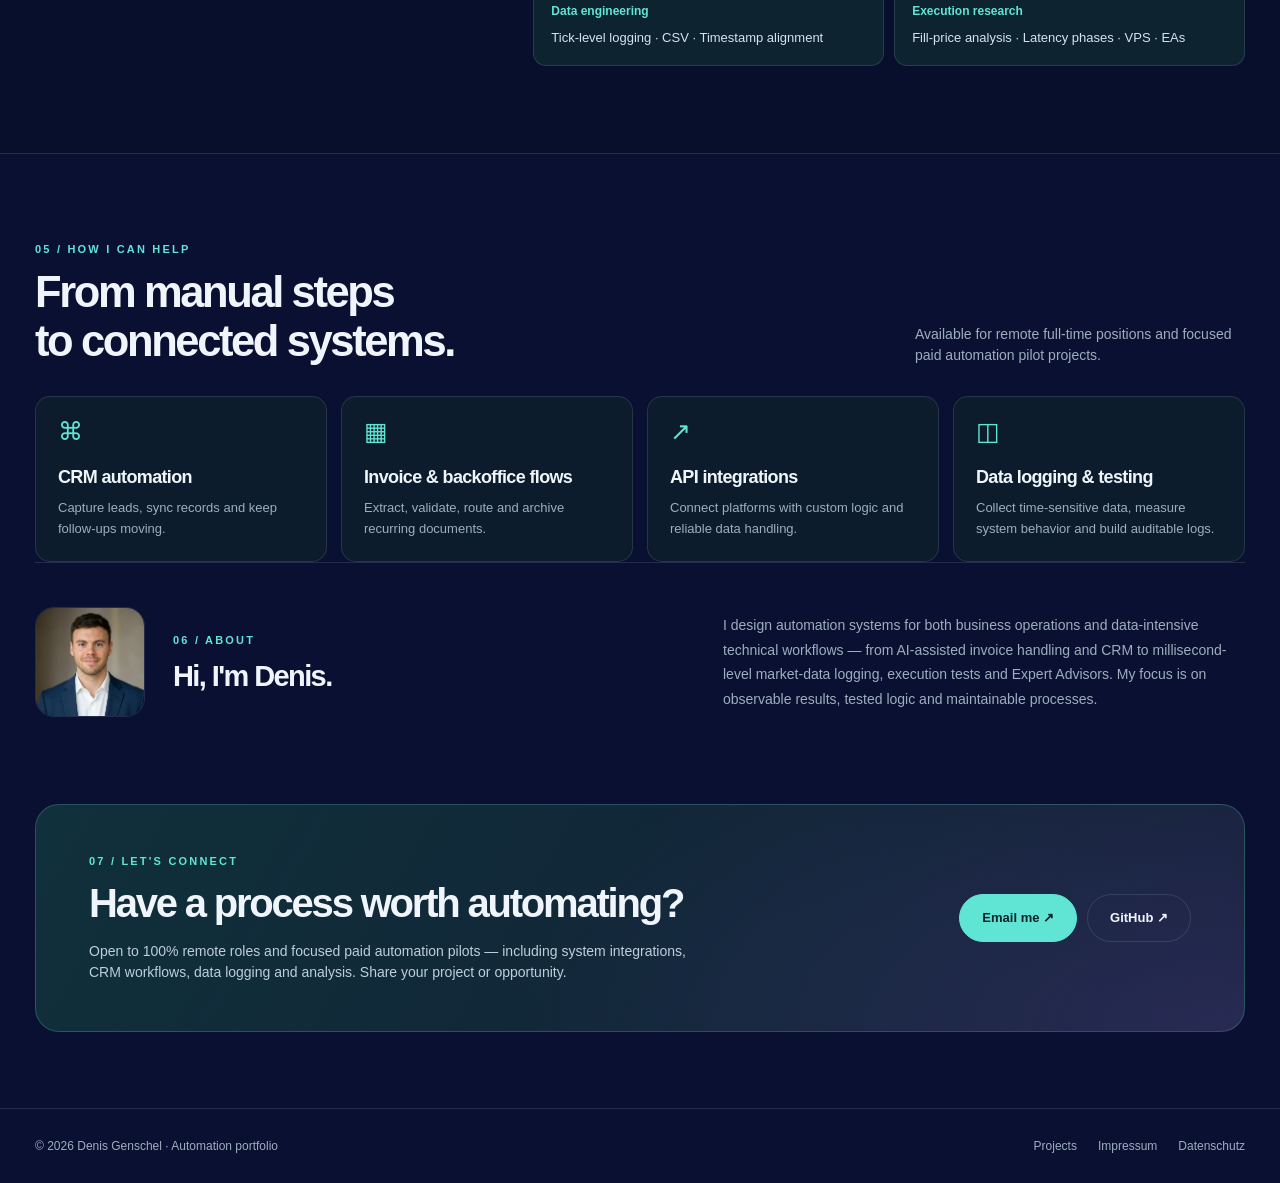
==== commit 3854943f: "Update index.html" ====
--- a/index.html
+++ b/index.html
@@ -4,11 +4,11 @@
   <meta charset="utf-8">
   <meta name="viewport" content="width=device-width, initial-scale=1">
   <meta name="theme-color" content="#08121e">
-  <meta name="description" content="Denis Genschel's automation portfolio: AI invoice processing, n8n & HubSpot CRM workflows, JavaScript, API integrations, and market data automation. Project demos and technical snapshots.">
+  <meta name="description" content="Denis Genschel's automation portfolio: three real project demos covering AI invoice processing, n8n/HubSpot CRM automation and millisecond-level market-data logging, execution testing and algorithmic trading systems.">
   <meta property="og:type" content="website">
   <meta property="og:title" content="Denis Genschel — Automation Portfolio">
-  <meta property="og:description" content="Real automation projects, demo videos and workflow walkthroughs. Make, n8n, HubSpot, JavaScript & APIs.">
-  <meta property="og:image" content="https://genscheldenis-ops.github.io/assets/invoice-cover.webp">
+  <meta property="og:description" content="Three automation project demos: AI invoices, n8n/HubSpot CRM and high-precision market data, execution analysis and algorithmic trading.">
+  <meta property="og:image" content="https://genscheldenis-ops.github.io/assets/trading-cover.webp">
   <link rel="canonical" href="https://genscheldenis-ops.github.io/">
   <title>Denis Genschel — Automation Portfolio</title>
   <style>
@@ -61,6 +61,33 @@
       body { background-attachment: scroll; }
       .hero { background: linear-gradient(180deg, rgba(5, 13, 37, .62), rgba(5, 13, 37, .19)); }
     }
+
+    /* Portfolio project 03: cohesive visual integration across the page. */
+    .trading-feature{display:grid;grid-template-columns:1.03fr .97fr;gap:0;margin-top:22px;background:linear-gradient(115deg,rgba(14,31,58,.97),rgba(25,24,67,.93));}
+    .trading-feature .trading-visual{aspect-ratio:auto;height:100%;min-height:356px;border-radius:0;align-self:stretch}
+    .trading-feature .trading-visual img{object-position:50% 50%}
+    .trading-feature .trading-summary{padding:37px 35px 31px;display:flex;flex-direction:column;justify-content:center}
+    .trading-feature .trading-summary h3{font-size:clamp(24px,2.65vw,36px);line-height:1.16;margin-top:11px;margin-bottom:15px}
+    .trading-feature .trading-summary p{font-size:13px;margin-bottom:10px}
+    .trading-feature .trading-summary .tags{margin-top:10px}
+    .trading-feature .trading-summary .project-links{margin-top:19px}
+    .trading-feature .trading-summary .project-foot{margin-top:14px;line-height:1.55}
+    .trading-process{grid-column:1/-1;display:flex;gap:14px;justify-content:space-between;align-items:center;padding:18px 28px;border-top:1px solid rgba(199,234,247,.15);background:rgba(6,12,30,.35);color:#caddeb;font-size:12px}
+    .trading-process strong{color:var(--accent);margin-right:9px;font-size:11px}
+    .trading-process i{font-style:normal;color:#7f90b8}
+    .gallery-item{transition:transform .24s ease,border-color .24s ease}
+    .gallery-item:hover{transform:translateY(-3px);border-color:rgba(96,229,213,.38)}
+    .case-trading{grid-column:1/-1;display:grid;grid-template-columns:1.09fr .91fr;gap:30px;align-items:center;background:linear-gradient(120deg,rgba(13,32,55,.96),rgba(26,29,68,.96));}
+    .case-trading h3{font-size:clamp(22px,2.4vw,30px);margin:10px 0 12px}
+    .case-trading .case-trading-copy>p{font-size:13px;line-height:1.75}
+    .case-trading-media{border:1px solid var(--line);background:#0a1526;border-radius:15px;overflow:hidden}
+    .case-trading-media img{display:block;width:100%;aspect-ratio:16/9;object-fit:cover}
+    .case-media-note{padding:12px 15px;color:#b3cad8;font-size:11px;line-height:1.5}
+    .services-row{grid-template-columns:repeat(4,minmax(0,1fr))}
+    .service{padding:22px}
+    @media(max-width:920px){.trading-feature{grid-template-columns:1fr}.trading-feature .trading-visual{aspect-ratio:16/9;min-height:0}.trading-feature .trading-summary{padding:28px 25px}.trading-process{flex-wrap:wrap;justify-content:center;gap:9px 14px}.services-row{grid-template-columns:repeat(2,minmax(0,1fr))}}
+    @media(max-width:760px){.case-trading{grid-template-columns:1fr}.gallery-grid{grid-template-columns:repeat(2,minmax(0,1fr))}.services-row{grid-template-columns:1fr 1fr}}
+    @media(max-width:520px){.trading-feature .trading-summary{padding:24px 21px}.trading-feature .trading-summary h3{font-size:26px}.trading-process{padding:14px 18px;justify-content:flex-start}.trading-process i{display:none}.trading-process span{width:calc(50% - 9px)}.services-row{grid-template-columns:1fr}.case-trading{padding:21px}.case-trading-media{margin-top:3px}}
   </style>
 </head>
 <body>
@@ -78,8 +105,8 @@
         <div>
           <div class="eyebrow">Denis Genschel · Automation portfolio</div>
           <h1 id="hero-title">Business processes, automated.<br><em>Projects you can watch.</em></h1>
-          <p>A hands-on portfolio of AI invoice processing, CRM automation and market-data systems — with real workflow demos, screenshots and technical insights.</p>
-          <div class="hero-keywords" aria-label="Portfolio contents"><span class="keyword">2 project videos</span><span class="keyword">Real workflow screenshots</span><span class="keyword">Make · n8n · JavaScript · APIs</span></div>
+          <p>Three hands-on projects: AI invoice workflows, CRM automation and a data-intensive trading system — including millisecond-level logging, live execution tests and autonomous Expert Advisors.</p>
+          <div class="hero-keywords" aria-label="Portfolio contents"><span class="keyword">3 project demos</span><span class="keyword">Real workflow screenshots</span><span class="keyword">Make · n8n · Market Data · APIs</span></div>
           <div class="actions"><a class="btn primary" href="#projects">Explore my projects ↓</a><a class="btn secondary" href="#contact">Discuss a role or project ↗</a></div>
         </div>
         <div class="hero-portrait-wrap">
@@ -95,7 +122,7 @@
 
     <section class="projects" id="projects" aria-labelledby="project-title">
       <div class="container">
-        <div class="section-top"><div><div class="section-kicker">01 / Featured work</div><h2 id="project-title">Watch the automation<br>in action.</h2></div><p>Two working demonstrations, shown through actual workflow recordings rather than mock-up interfaces.</p></div>
+        <div class="section-top"><div><div class="section-kicker">01 / Featured work</div><h2 id="project-title">Watch the automation<br>in action.</h2></div><p>Three technical projects, presented through actual workflow recordings, data files and test results.</p></div>
         <div class="projects-grid">
           <article class="project-card">
             <button type="button" class="project-media video-open" data-video="assets/invoice-demo.mp4" data-title="AI Invoice Processing & Validation" aria-label="Play invoice processing project video"><img src="assets/invoice-cover.webp" alt="Make invoice automation workflow with Google Gemini and validation branches" width="1200" height="675" loading="lazy"><span class="play" aria-hidden="true"></span><span class="video-badge">▶ Watch project demo</span></button>
@@ -106,36 +133,65 @@
             <div class="project-text"><div class="project-num">02 / CRM & sales workflow</div><h3>Intelligent CRM & Sales<br>Automation</h3><p>New leads are validated, scored, matched with HubSpot contacts and assigned follow-up tasks.</p><div class="tags"><span>n8n</span><span>HubSpot</span><span>JavaScript</span><span>REST API</span></div><div class="project-links"><button type="button" class="video-open" data-video="https://pub-75876f06dc7c417a906c024fb928b8fb.r2.dev/crm-demo.mp4" data-title="Intelligent CRM & Sales Automation">Watch demo ↗</button><a href="#case-crm">How it works ↓</a></div></div>
           </article>
         </div>
-        <article class="trading-card" id="trading">
-          <div class="project-text"><div class="project-num">03 / Market data systems</div><h3>Algorithmic Trading &<br>Data Automation</h3><p>API-connected data collection, time-stamped logging, order book analysis and automated trading system development.</p><div class="tags"><span>Python</span><span>Broker APIs</span><span>CSV logging</span><span>Order book data</span></div><div class="project-foot">Technical overview only · Strategy details are not published.</div></div>
-          <div class="trading-diagram" role="img" aria-label="Illustrative system architecture: market feeds to timestamped logs to analysis and monitoring"><div class="diagram-title">Simplified system architecture</div><div class="diagram-flow"><div class="diagram-node">Market feeds<small>Broker · order book</small></div><span class="diagram-arrow">→</span><div class="diagram-node">Data capture<small>Time-stamped logs</small></div><span class="diagram-arrow">→</span><div class="diagram-node">Analysis<small>Signals · monitoring</small></div></div><div class="diagram-footer">Architecture overview — not trading performance data</div></div>
+        <article class="project-card trading-feature" id="trading" aria-labelledby="trading-heading">
+          <button class="project-media video-open trading-visual" type="button" data-video="https://pub-75876f06dc7c417a906c024fb928b8fb.r2.dev/Trading.mp4" data-title="High-Precision Market Data & Algorithmic Trading Automation" aria-label="Play the market-data and algorithmic trading project walkthrough">
+            <img src="assets/trading-cover.webp" alt="Diagram of the market data logger, timestamped storage, execution testing, Codex-assisted analysis and Expert Advisor running on a New York VPS" width="1600" height="900" loading="lazy">
+            <span class="play" aria-hidden="true"></span><span class="video-badge">▶ Watch project demo · 3 min</span>
+          </button>
+          <div class="project-text trading-summary">
+            <div class="project-num">03 / Market data & execution research</div>
+            <h3 id="trading-heading">High-Precision Market Data &amp; Algorithmic Trading Automation</h3>
+            <p>A custom data-logging and execution-research system built around order-book feeds, broker quotes and millisecond-level timestamps.</p>
+            <p>Live order tests reveal observable latency phases and actual fill prices, compared against captured market data. Findings support strategy research and automated Expert Advisors running on a New York VPS.</p>
+            <div class="tags"><span>Expert Advisors</span><span>Tick data</span><span>Execution latency</span><span>VPS</span><span>Codex-assisted analysis</span></div>
+            <div class="project-links"><button type="button" class="video-open" data-video="https://pub-75876f06dc7c417a906c024fb928b8fb.r2.dev/Trading.mp4" data-title="High-Precision Market Data & Algorithmic Trading Automation">Watch demo ↗</button><a href="#case-trading">Technical details ↓</a></div>
+            <div class="project-foot">Independent technical project · Strategy parameters are not disclosed. Test results are not claims of profitability.</div>
+          </div>
+          <div class="trading-process" aria-label="Trading system workflow">
+            <span><strong>01</strong> Capture market data</span><i aria-hidden="true">→</i>
+            <span><strong>02</strong> Log &amp; align timestamps</span><i aria-hidden="true">→</i>
+            <span><strong>03</strong> Test latency &amp; fills</span><i aria-hidden="true">→</i>
+            <span><strong>04</strong> Analyze &amp; automate</span>
+          </div>
         </article>
       </div>
     </section>
 
-    <section id="proof" class="gallery-section" aria-labelledby="gallery-title"><div class="container"><div class="section-top"><div><div class="section-kicker">02 / Behind the scenes</div><h2 id="gallery-title">Inside the workflows.</h2></div><p>Selected frames from the project recordings.</p></div><div class="gallery-grid">
+    <section id="proof" class="gallery-section" aria-labelledby="gallery-title"><div class="container"><div class="section-top"><div><div class="section-kicker">02 / Behind the scenes</div><h2 id="gallery-title">Inside the workflows.</h2></div><p>Screenshots from all three project demos — workflows, collected data, execution testing and automation on the VPS.</p></div><div class="gallery-grid">
       <figure class="gallery-item"><img src="assets/invoice-cover.webp" alt="Make automation workflow overview" loading="lazy"><figcaption><strong>Invoice intake</strong>Make · Gmail · Gemini</figcaption></figure>
       <figure class="gallery-item"><img src="assets/invoice-detail.webp" alt="Make workflow branching and duplicate detection" loading="lazy"><figcaption><strong>Duplicate protection</strong>Make · Data Store</figcaption></figure>
       <figure class="gallery-item"><img src="assets/crm-cover.webp" alt="n8n lead validation workflow with branching" loading="lazy"><figcaption><strong>Lead validation</strong>n8n · JavaScript</figcaption></figure>
       <figure class="gallery-item"><img src="assets/crm-detail.webp" alt="HubSpot CRM page showing task and lead management" loading="lazy"><figcaption><strong>CRM follow-ups</strong>HubSpot · API integration</figcaption></figure>
+      <figure class="gallery-item"><img src="assets/trading-cover.webp" alt="High-level diagram linking market-data sources with data logging, research and automated trading" loading="lazy"><figcaption><strong>System overview</strong>Market data · Research · VPS</figcaption></figure>
+      <figure class="gallery-item"><img src="assets/trading-logger.webp" alt="Collected order-book measurements and millisecond-level timestamps in a spreadsheet" loading="lazy"><figcaption><strong>Tick-level data logger</strong>Order book · Broker quotes</figcaption></figure>
+      <figure class="gallery-item"><img src="assets/trading-timing.webp" alt="Live execution test report displaying timing phases and recorded prices" loading="lazy"><figcaption><strong>Execution latency tests</strong>Milliseconds · Actual fills</figcaption></figure>
+      <figure class="gallery-item"><img src="assets/trading-bot.webp" alt="Trading platform chart where automated Expert Advisors run on the VPS" loading="lazy"><figcaption><strong>Automated Expert Advisors</strong>Trading platform · VPS</figcaption></figure>
     </div></div></section>
 
     <section id="details" class="cases" aria-labelledby="details-title"><div class="container"><div class="case-heading"><div><div class="section-kicker">03 / Technical highlights</div><h2 id="details-title">What happens under the hood.</h2></div><span class="keyword">Built, connected and tested</span></div><div class="case-grid">
       <div class="case" id="case-invoice"><h3>AI invoice workflow</h3><p>Automated intake and structured extraction, followed by validation, duplicate checks and routing to organized cloud records.</p><ul><li>Gmail intake and PDF attachment handling</li><li>Gemini-based invoice data extraction</li><li>Validation, manual review & duplicate checking</li><li>Google Drive archive and Sheets log</li></ul><button class="btn secondary case-btn video-open" type="button" data-video="assets/invoice-demo.mp4" data-title="AI Invoice Processing & Validation">Play walkthrough ▶</button></div>
       <div class="case" id="case-crm"><h3>CRM & sales workflow</h3><p>Form submissions pass through JavaScript validation, scoring and HubSpot contact matching before updates or new follow-up tasks.</p><ul><li>REST-API requests and token authentication</li><li>Create-or-update contact logic</li><li>Priority-based follow-up tasks</li><li>Process logs and a separate error handler</li></ul><button class="btn secondary case-btn video-open" type="button" data-video="https://pub-75876f06dc7c417a906c024fb928b8fb.r2.dev/crm-demo.mp4" data-title="Intelligent CRM & Sales Automation">Play walkthrough ▶</button></div>
+      <article class="case case-trading" id="case-trading">
+        <div class="case-trading-copy"><span class="project-num">03 / Trading & data engineering</span><h3>From millisecond-level data to automated execution</h3>
+          <p>Data-logger Expert Advisors collect order-book changes and broker-side quotes in parallel. The VPS environment also supports live execution tests, separating measurable timing stages and recording the broker-confirmed fill price.</p>
+          <ul><li>High-volume tick records with millisecond-level timestamps and structured CSV outputs</li><li>Time alignment of order-book information with the broker's market quotes</li><li>Recorded execution phases, actual fill prices and price deviation analysis</li><li>Comparison of confirmed fills with the closest relevant logger snapshots</li><li>Codex-assisted review and development of an automated Expert Advisor</li></ul>
+          <button class="btn secondary case-btn video-open" type="button" data-video="https://pub-75876f06dc7c417a906c024fb928b8fb.r2.dev/Trading.mp4" data-title="High-Precision Market Data & Algorithmic Trading Automation">Play technical walkthrough ▶</button>
+        </div>
+        <div class="case-trading-media"><img src="assets/trading-timing.webp" width="1200" height="675" loading="lazy" alt="Recorded execution test with measurable latency stages"><div class="case-media-note">Live test reports · observed execution phases · fill-price comparison</div></div>
+      </article>
     </div></div></section>
 
-    <section id="skills" class="skills" aria-labelledby="skills-title"><div class="container skills-content"><div><div class="section-kicker">04 / Toolkit</div><h2 id="skills-title">The tools behind<br>the systems.</h2></div><div class="skills-grid"><div class="skill-box"><strong>Automation</strong><p>n8n · Make · Triggers · Webhooks</p></div><div class="skill-box"><strong>Development</strong><p>JavaScript · Python · JSON · REST APIs</p></div><div class="skill-box"><strong>Business platforms</strong><p>HubSpot · Gmail · Drive · Sheets</p></div><div class="skill-box"><strong>Reliability</strong><p>Validation · Logging · Error handling</p></div></div></div></section>
-
-    <section id="services" aria-labelledby="services-title"><div class="container"><div class="section-top"><div><div class="section-kicker">05 / How I can help</div><h2 id="services-title">From manual steps<br>to connected systems.</h2></div><p>Available for remote full-time positions and focused paid automation pilot projects.</p></div><div class="services-row"><div class="service"><div class="service-icon">⌘</div><h3>CRM automation</h3><p>Capture leads, sync records and keep follow-ups moving.</p></div><div class="service"><div class="service-icon">▦</div><h3>Invoice & backoffice flows</h3><p>Extract, validate, route and archive recurring documents.</p></div><div class="service"><div class="service-icon">↗</div><h3>API integrations</h3><p>Connect platforms with custom logic and reliable data handling.</p></div></div>
-      <div class="about-row" id="about"><img class="about-photo" src="assets/portrait.webp" alt="Denis Genschel" loading="lazy"><div><div class="section-kicker">06 / About</div><h2>Hi, I'm Denis.</h2></div><p>I design and develop practical workflow automations that connect business systems and reduce repetitive work. My focus is on clear implementation, tested logic and maintainable processes.</p></div>
+    <section id="skills" class="skills" aria-labelledby="skills-title"><div class="container skills-content"><div><div class="section-kicker">04 / Toolkit</div><h2 id="skills-title">The tools behind<br>the systems.</h2></div><div class="skills-grid"><div class="skill-box"><strong>Automation</strong><p>n8n · Make · Triggers · Webhooks</p></div><div class="skill-box"><strong>Development</strong><p>JavaScript · Python · JSON · REST APIs</p></div><div class="skill-box"><strong>Business platforms</strong><p>HubSpot · Gmail · Drive · Sheets</p></div><div class="skill-box"><strong>Reliability</strong><p>Validation · Logging · Error handling</p></div><div class="skill-box"><strong>Data engineering</strong><p>Tick-level logging · CSV · Timestamp alignment</p></div><div class="skill-box"><strong>Execution research</strong><p>Fill-price analysis · Latency phases · VPS · EAs</p></div></div></div></section>
+
+    <section id="services" aria-labelledby="services-title"><div class="container"><div class="section-top"><div><div class="section-kicker">05 / How I can help</div><h2 id="services-title">From manual steps<br>to connected systems.</h2></div><p>Available for remote full-time positions and focused paid automation pilot projects.</p></div><div class="services-row"><div class="service"><div class="service-icon">⌘</div><h3>CRM automation</h3><p>Capture leads, sync records and keep follow-ups moving.</p></div><div class="service"><div class="service-icon">▦</div><h3>Invoice & backoffice flows</h3><p>Extract, validate, route and archive recurring documents.</p></div><div class="service"><div class="service-icon">↗</div><h3>API integrations</h3><p>Connect platforms with custom logic and reliable data handling.</p></div><div class="service"><div class="service-icon">◫</div><h3>Data logging & testing</h3><p>Collect time-sensitive data, measure system behavior and build auditable logs.</p></div></div>
+      <div class="about-row" id="about"><img class="about-photo" src="assets/portrait.webp" alt="Denis Genschel" loading="lazy"><div><div class="section-kicker">06 / About</div><h2>Hi, I'm Denis.</h2></div><p>I design automation systems for both business operations and data-intensive technical workflows — from AI-assisted invoice handling and CRM to millisecond-level market-data logging, execution tests and Expert Advisors. My focus is on observable results, tested logic and maintainable processes.</p></div>
     </div></section>
 
-    <section id="contact" class="contact-section" aria-labelledby="contact-title"><div class="container"><div class="contact-card"><div><div class="section-kicker">07 / Let's connect</div><h2 id="contact-title">Have a process worth automating?</h2><p>Open to 100% remote roles and small paid pilot projects. Share your workflow, challenge or job opportunity.</p></div><div class="contact-actions"><a class="btn primary" href="mailto:genschel.denis@gmail.com?subject=Automation%20Portfolio%20Enquiry">Email me ↗</a><a class="btn secondary" href="https://github.com/genscheldenis-ops" target="_blank" rel="noopener noreferrer">GitHub ↗</a></div></div></div></section>
+    <section id="contact" class="contact-section" aria-labelledby="contact-title"><div class="container"><div class="contact-card"><div><div class="section-kicker">07 / Let's connect</div><h2 id="contact-title">Have a process worth automating?</h2><p>Open to 100% remote roles and focused paid automation pilots — including system integrations, CRM workflows, data logging and analysis. Share your project or opportunity.</p></div><div class="contact-actions"><a class="btn primary" href="mailto:genschel.denis@gmail.com?subject=Automation%20Portfolio%20Enquiry">Email me ↗</a><a class="btn secondary" href="https://github.com/genscheldenis-ops" target="_blank" rel="noopener noreferrer">GitHub ↗</a></div></div></div></section>
   </main>
   <footer class="footer"><div class="container footer-inner"><span>© <span id="year">2026</span> Denis Genschel · Automation portfolio</span><div class="footer-links"><a href="#projects">Projects</a><a href="imprint.html">Impressum</a><a href="privacy.html">Datenschutz</a></div></div></footer>
 
-  <dialog id="videoDialog" class="video-dialog" aria-labelledby="dialogTitle"><div class="dialog-head"><span id="dialogTitle">Project walkthrough</span><button class="dialog-close" type="button" aria-label="Close video">×</button></div><div class="dialog-body" id="videoMount"></div><div class="dialog-note">Original project recording · Press Esc to close</div></dialog>
+  <dialog id="videoDialog" class="video-dialog" aria-labelledby="dialogTitle"><div class="dialog-head"><span id="dialogTitle">Project walkthrough</span><button class="dialog-close" type="button" aria-label="Close video">×</button></div><div class="dialog-body" id="videoMount"></div><div class="dialog-note">Project recording · Press Esc to close</div></dialog>
   <script>
     document.getElementById('year').textContent = new Date().getFullYear();
     const menuBtn = document.querySelector('.menu-toggle');
@@ -147,7 +203,8 @@
     // The video sources are only requested after the visitor opens the corresponding demo.
     const videoSources = new Set([
       'assets/invoice-demo.mp4',
-      'https://pub-75876f06dc7c417a906c024fb928b8fb.r2.dev/crm-demo.mp4'
+      'https://pub-75876f06dc7c417a906c024fb928b8fb.r2.dev/crm-demo.mp4',
+      'https://pub-75876f06dc7c417a906c024fb928b8fb.r2.dev/Trading.mp4'
     ]);
 
     document.querySelectorAll('.video-open').forEach(btn => btn.addEventListener('click', () => {
@@ -170,7 +227,9 @@
       video.preload = 'metadata';
       video.poster = src === 'assets/invoice-demo.mp4'
         ? 'assets/invoice-cover.webp'
-        : 'assets/crm-cover.webp';
+        : src === 'https://pub-75876f06dc7c417a906c024fb928b8fb.r2.dev/Trading.mp4'
+          ? 'assets/trading-cover.webp'
+          : 'assets/crm-cover.webp';
       video.setAttribute('aria-label', title);
       const source = document.createElement('source');
       source.src = src;
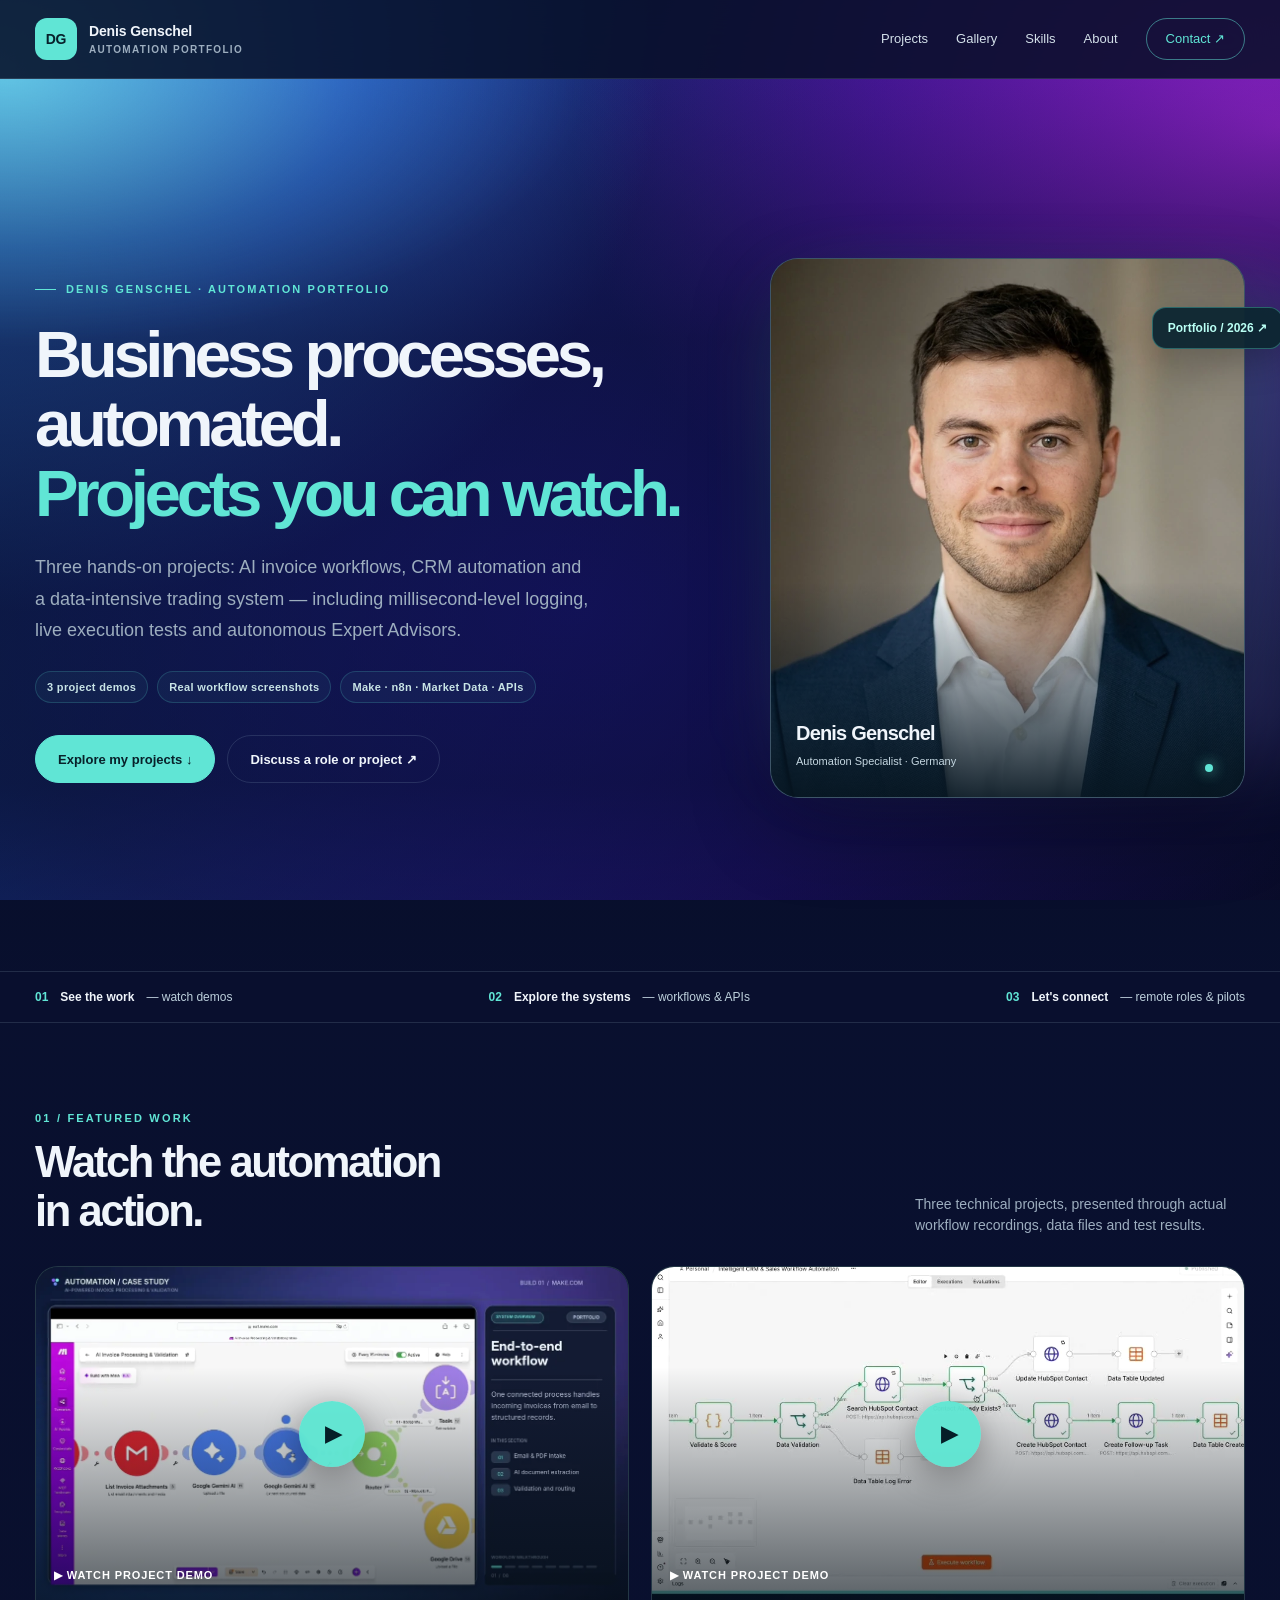
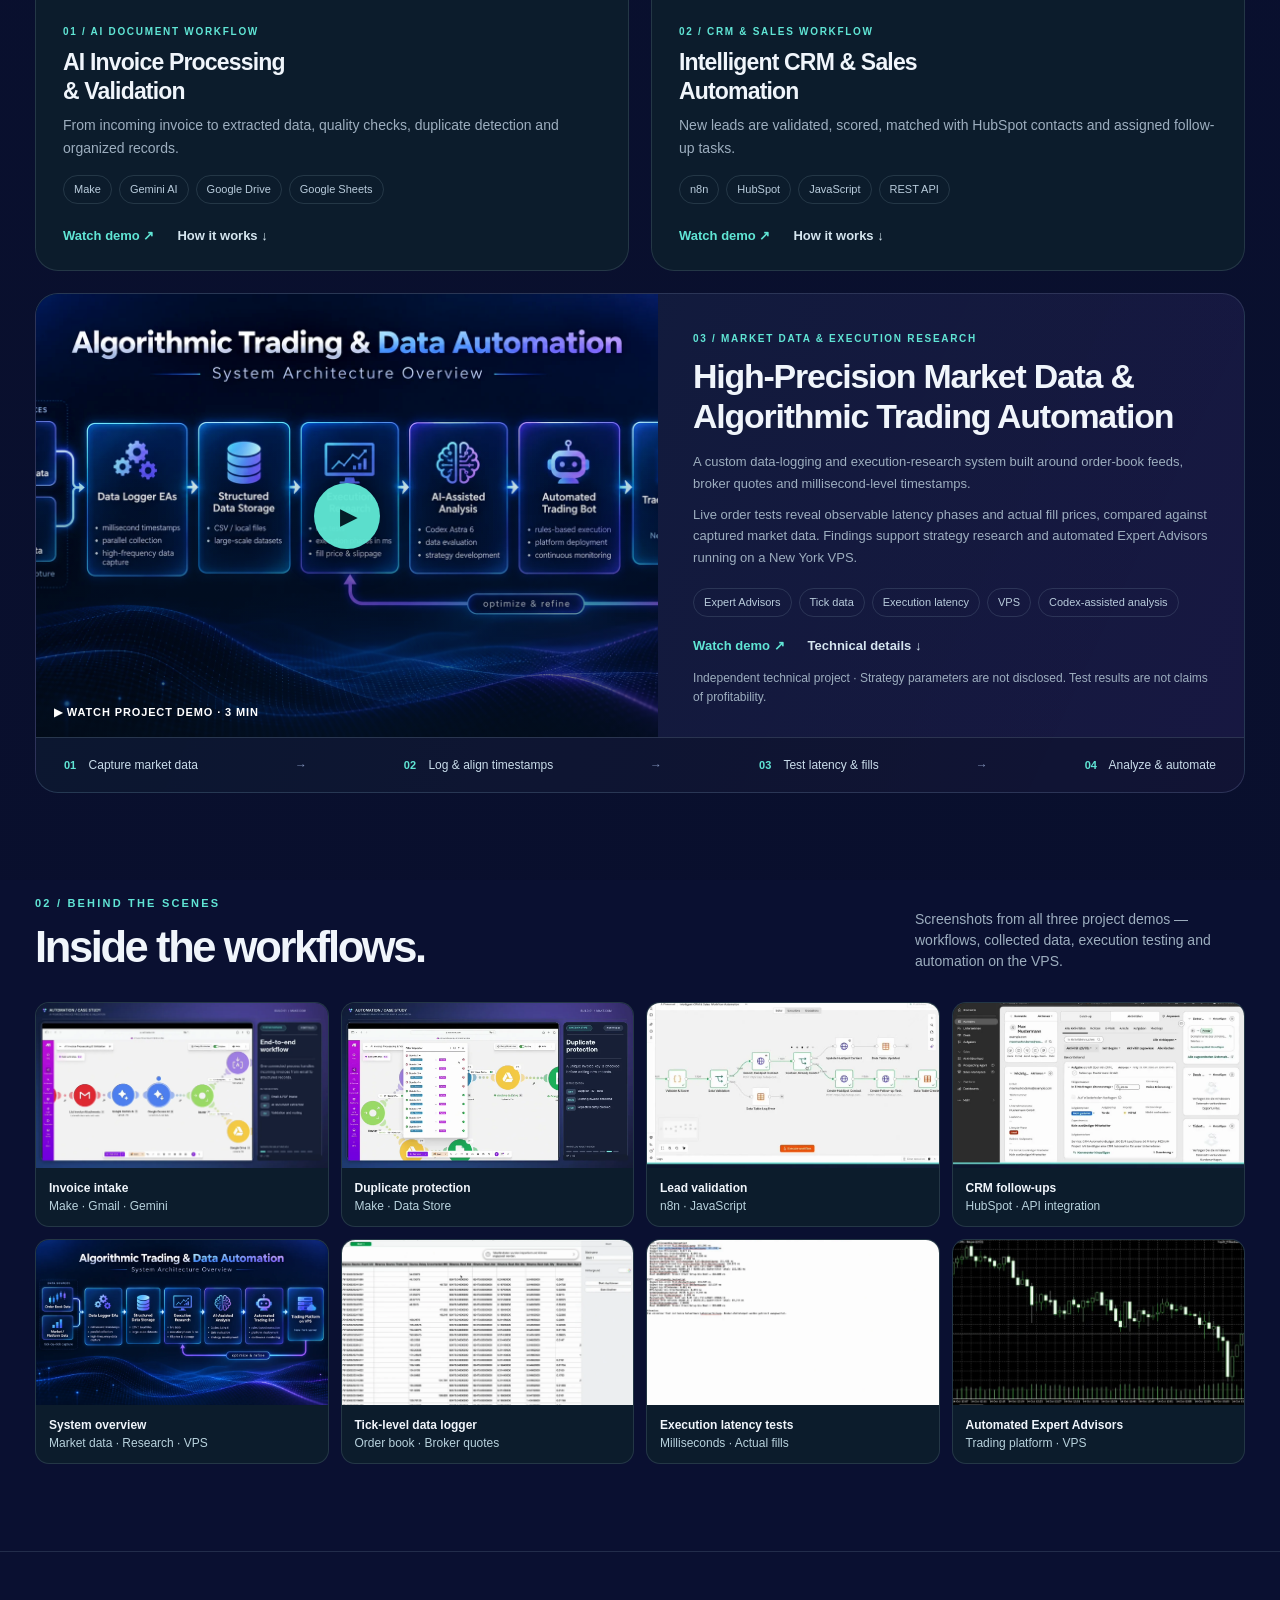
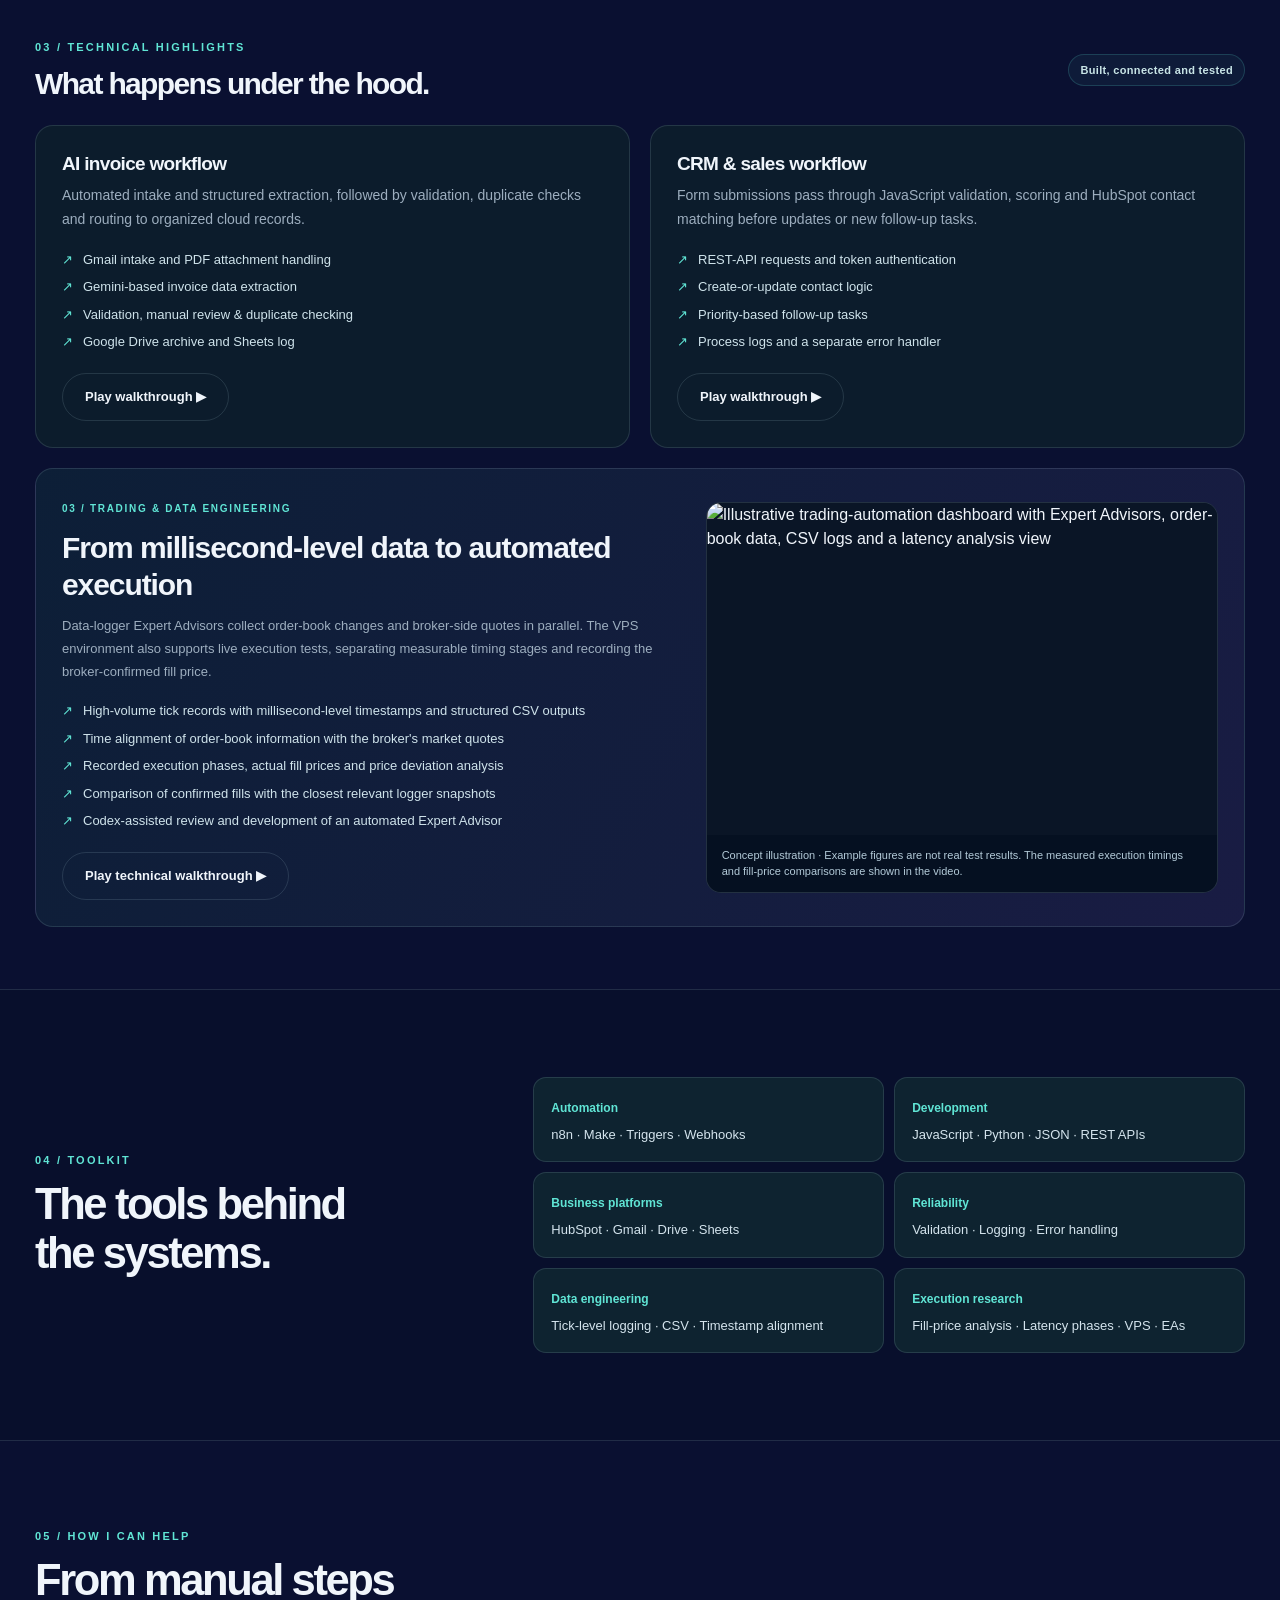
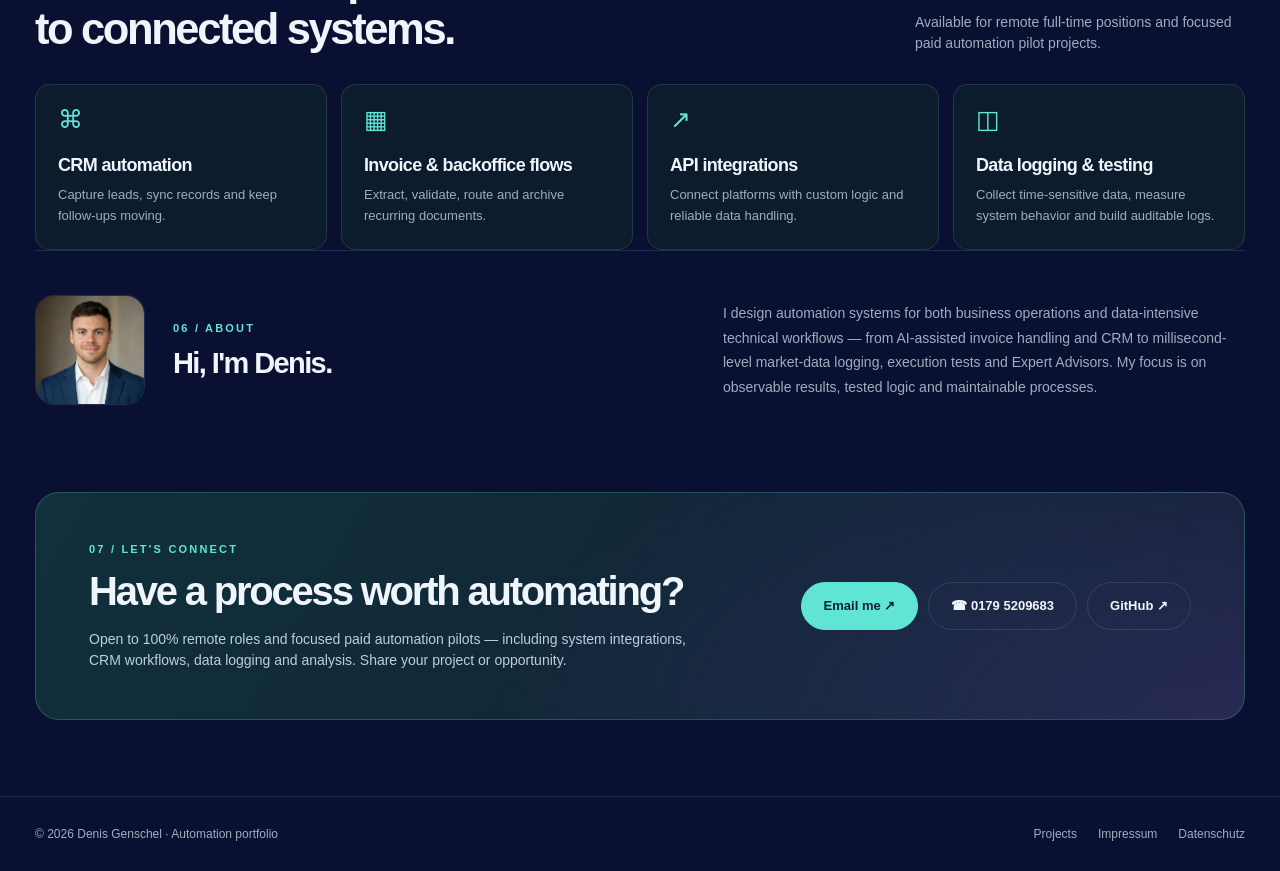
==== commit d2a129f4: "Add files via upload" ====
--- a/index.html
+++ b/index.html
@@ -88,6 +88,10 @@
     @media(max-width:920px){.trading-feature{grid-template-columns:1fr}.trading-feature .trading-visual{aspect-ratio:16/9;min-height:0}.trading-feature .trading-summary{padding:28px 25px}.trading-process{flex-wrap:wrap;justify-content:center;gap:9px 14px}.services-row{grid-template-columns:repeat(2,minmax(0,1fr))}}
     @media(max-width:760px){.case-trading{grid-template-columns:1fr}.gallery-grid{grid-template-columns:repeat(2,minmax(0,1fr))}.services-row{grid-template-columns:1fr 1fr}}
     @media(max-width:520px){.trading-feature .trading-summary{padding:24px 21px}.trading-feature .trading-summary h3{font-size:26px}.trading-process{padding:14px 18px;justify-content:flex-start}.trading-process i{display:none}.trading-process span{width:calc(50% - 9px)}.services-row{grid-template-columns:1fr}.case-trading{padding:21px}.case-trading-media{margin-top:3px}}
+
+    /* Portfolio trading illustration; preserve the full image on all screen sizes. */
+    .case-trading-media img.trading-illustration{display:block;width:100%;height:auto;aspect-ratio:1555 / 1012;object-fit:contain;background:#0a1526}
+    .case-trading-media .case-media-note{background:rgba(5,15,32,.88)}
   </style>
 </head>
 <body>
@@ -177,7 +181,11 @@
           <ul><li>High-volume tick records with millisecond-level timestamps and structured CSV outputs</li><li>Time alignment of order-book information with the broker's market quotes</li><li>Recorded execution phases, actual fill prices and price deviation analysis</li><li>Comparison of confirmed fills with the closest relevant logger snapshots</li><li>Codex-assisted review and development of an automated Expert Advisor</li></ul>
           <button class="btn secondary case-btn video-open" type="button" data-video="https://pub-75876f06dc7c417a906c024fb928b8fb.r2.dev/Trading.mp4" data-title="High-Precision Market Data & Algorithmic Trading Automation">Play technical walkthrough ▶</button>
         </div>
-        <div class="case-trading-media"><img src="assets/trading-timing.webp" width="1200" height="675" loading="lazy" alt="Recorded execution test with measurable latency stages"><div class="case-media-note">Live test reports · observed execution phases · fill-price comparison</div></div>
+        <div class="case-trading-media">
+          <img class="trading-illustration" src="assets/trading-execution-illustration.webp" width="1555" height="1012" loading="lazy" decoding="async" alt="Illustrative trading-automation dashboard with Expert Advisors, order-book data, CSV logs and a latency analysis view">
+          <div class="case-media-note">Concept illustration · Example figures are not real test results. The measured execution timings and fill-price comparisons are shown in the video.</div>
+        </div>
+        </div>
       </article>
     </div></div></section>
 
@@ -187,7 +195,7 @@
       <div class="about-row" id="about"><img class="about-photo" src="assets/portrait.webp" alt="Denis Genschel" loading="lazy"><div><div class="section-kicker">06 / About</div><h2>Hi, I'm Denis.</h2></div><p>I design automation systems for both business operations and data-intensive technical workflows — from AI-assisted invoice handling and CRM to millisecond-level market-data logging, execution tests and Expert Advisors. My focus is on observable results, tested logic and maintainable processes.</p></div>
     </div></section>
 
-    <section id="contact" class="contact-section" aria-labelledby="contact-title"><div class="container"><div class="contact-card"><div><div class="section-kicker">07 / Let's connect</div><h2 id="contact-title">Have a process worth automating?</h2><p>Open to 100% remote roles and focused paid automation pilots — including system integrations, CRM workflows, data logging and analysis. Share your project or opportunity.</p></div><div class="contact-actions"><a class="btn primary" href="mailto:genschel.denis@gmail.com?subject=Automation%20Portfolio%20Enquiry">Email me ↗</a><a class="btn secondary" href="https://github.com/genscheldenis-ops" target="_blank" rel="noopener noreferrer">GitHub ↗</a></div></div></div></section>
+    <section id="contact" class="contact-section" aria-labelledby="contact-title"><div class="container"><div class="contact-card"><div><div class="section-kicker">07 / Let's connect</div><h2 id="contact-title">Have a process worth automating?</h2><p>Open to 100% remote roles and focused paid automation pilots — including system integrations, CRM workflows, data logging and analysis. Share your project or opportunity.</p></div><div class="contact-actions"><a class="btn primary" href="mailto:genschel.denis@gmail.com?subject=Automation%20Portfolio%20Enquiry">Email me ↗</a><a class="btn secondary" href="tel:+491795209683" aria-label="Call Denis Genschel at 0179 5209683">☎ 0179 5209683</a><a class="btn secondary" href="https://github.com/genscheldenis-ops" target="_blank" rel="noopener noreferrer">GitHub ↗</a></div></div></div></section>
   </main>
   <footer class="footer"><div class="container footer-inner"><span>© <span id="year">2026</span> Denis Genschel · Automation portfolio</span><div class="footer-links"><a href="#projects">Projects</a><a href="imprint.html">Impressum</a><a href="privacy.html">Datenschutz</a></div></div></footer>
 
@@ -278,4 +286,4 @@
     });
   </script>
 </body>
-</html>
+</html>
